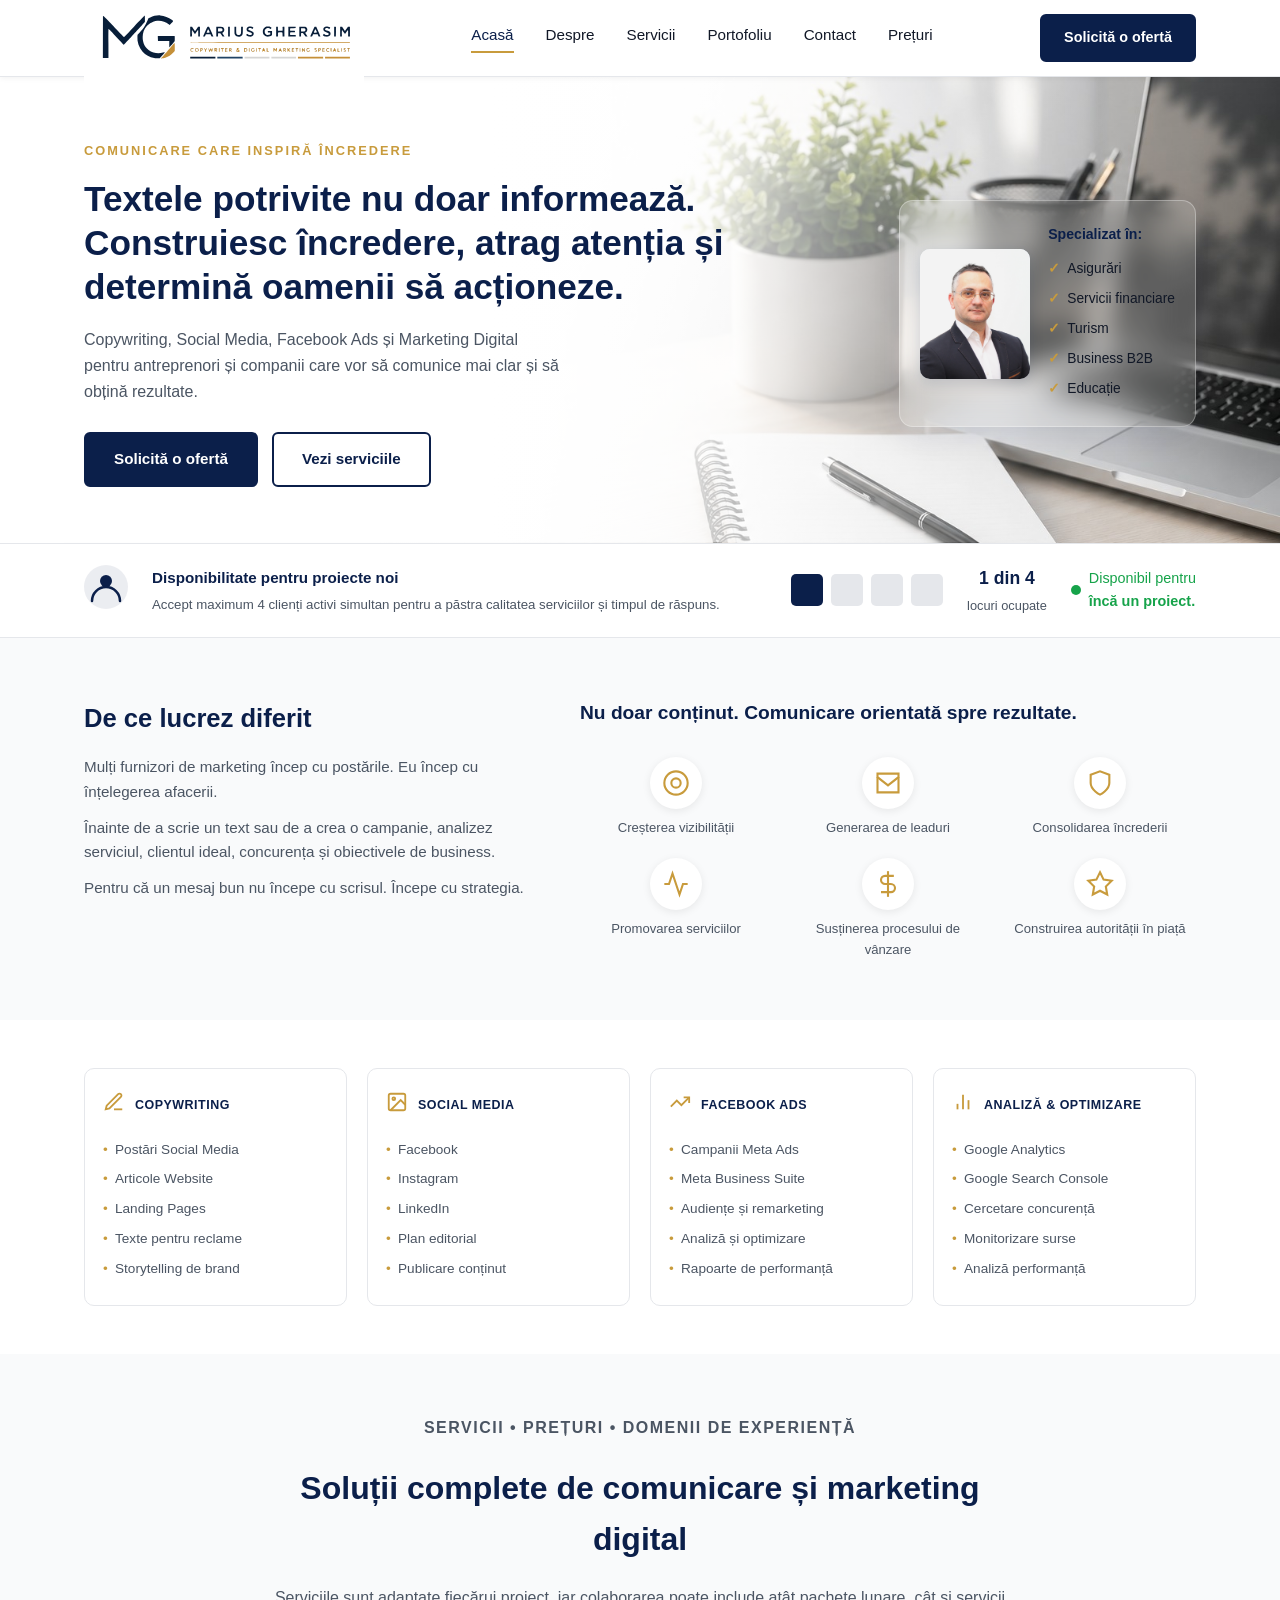
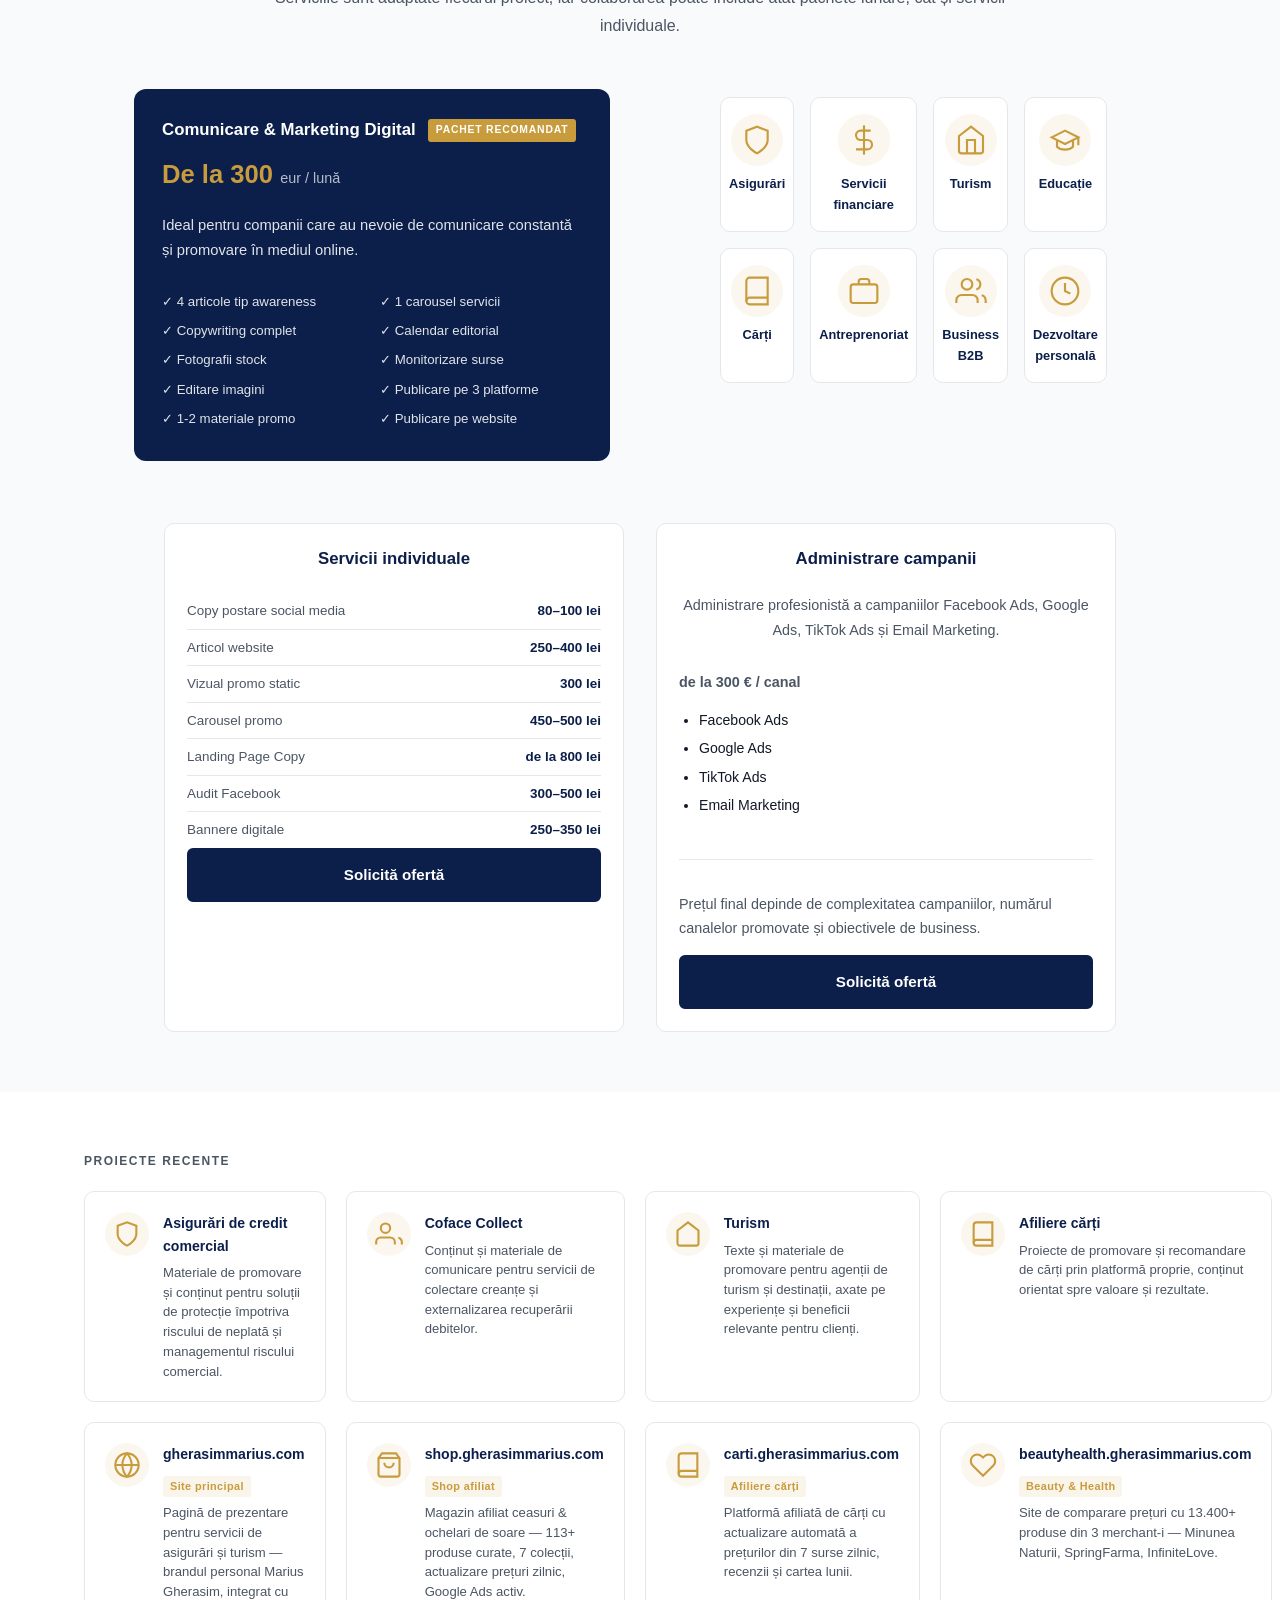
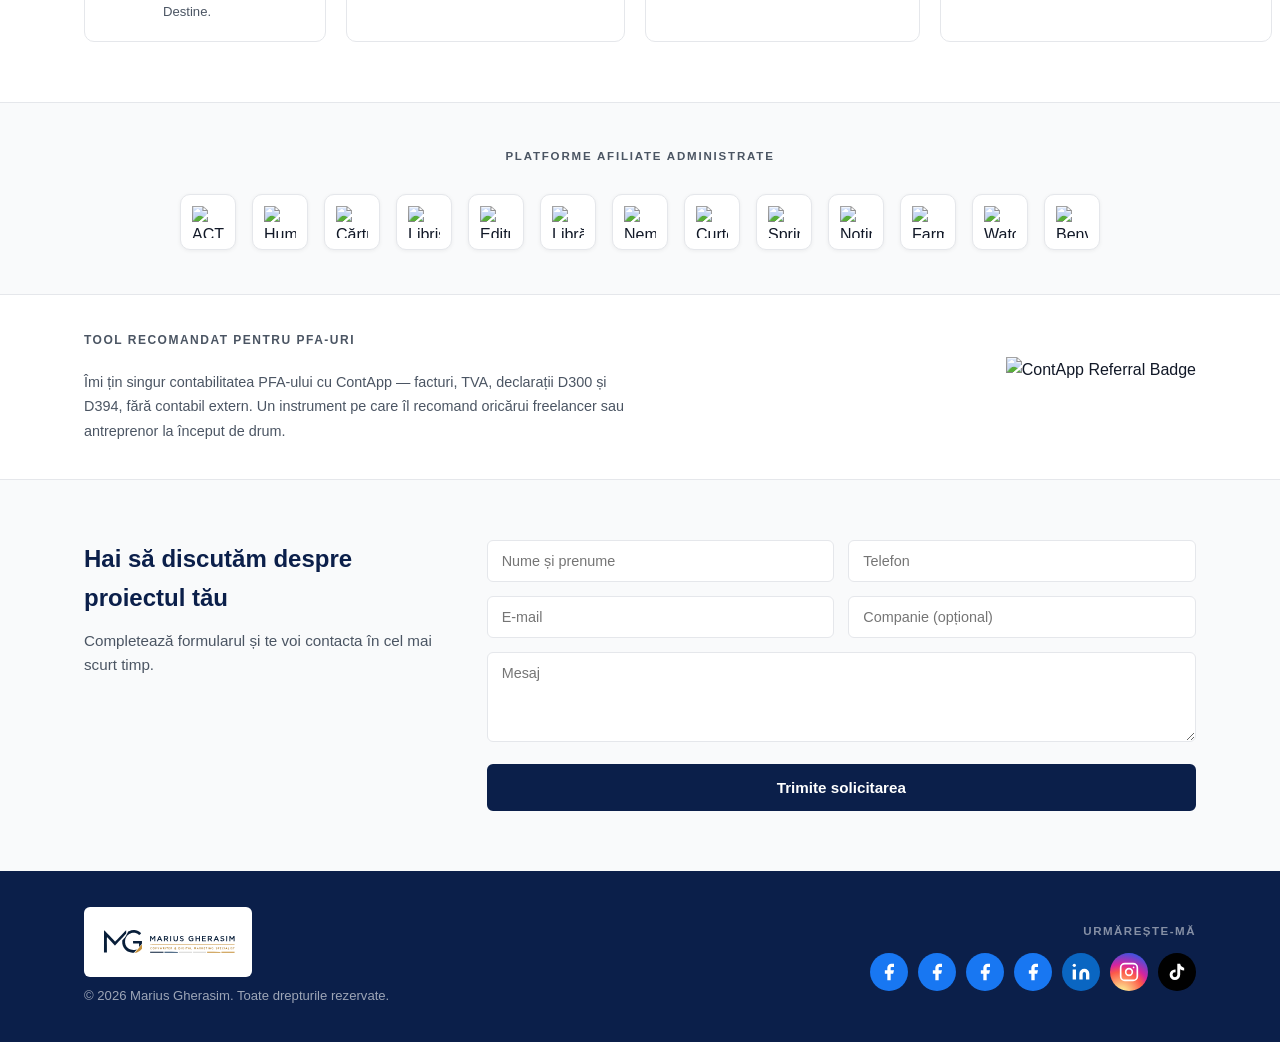
==== index.html @ 2dffa721 "Update index.html" ====
<!DOCTYPE html>
<html lang="ro">
<head>
<meta charset="UTF-8">
<meta name="viewport" content="width=device-width, initial-scale=1.0">
<title>Marius Gherasim | Copywriter & Digital Marketing Specialist</title>
<meta name="description" content="Copywriting, Social Media, Facebook Ads și Marketing Digital pentru antreprenori și companii care vor să comunice mai clar și să obțină rezultate.">
<link rel="stylesheet" href="style.css">

<!-- Canonical -->
<link rel="canonical" href="https://copywriting.gherasimmarius.com/">

<!-- Open Graph -->
<meta property="og:type" content="website">
<meta property="og:url" content="https://copywriting.gherasimmarius.com/">
<meta property="og:title" content="Marius Gherasim | Copywriter & Digital Marketing Specialist">
<meta property="og:description" content="Copywriting, Social Media, Facebook Ads și Marketing Digital pentru antreprenori și companii care vor să comunice mai clar și să obțină rezultate.">
<meta property="og:image" content="https://copywriting.gherasimmarius.com/images/og-image.jpg">

<meta property="og:image:type" content="image/jpeg">
<meta property="og:image:width" content="1200">
<meta property="og:image:height" content="630">

<meta property="og:locale" content="ro_RO">
<meta property="og:site_name" content="Marius Gherasim">

<!-- Twitter -->
<meta name="twitter:card" content="summary_large_image">
<meta name="twitter:title" content="Marius Gherasim | Copywriter & Digital Marketing Specialist">
<meta name="twitter:description" content="Copywriting, Social Media, Facebook Ads și Marketing Digital.">
<meta name="twitter:image" content="https://copywriting.gherasimmarius.com/images/og-image.jpg">

<!-- Schema.org Person -->
<script type="application/ld+json">
{
 "@context":"https://schema.org",
 "@type":"Person",
 "name":"Marius Gherasim",
 "url":"https://copywriting.gherasimmarius.com",
 "image":"https://copywriting.gherasimmarius.com/images/marius-gherasim.jpg",
 "jobTitle":"Copywriter & Digital Marketing Specialist",
 "sameAs":[
   "https://www.facebook.com/marius.gherasim.739",
   "https://www.facebook.com/profile.php?id=61591238904271",
   "https://www.facebook.com/profile.php?id=61587765542911",
   "https://www.facebook.com/profile.php?id=61585331109994",
   "https://www.linkedin.com/in/marius-gherasim-ghe/",
   "https://www.instagram.com/gherasim_marius/",
   "https://www.tiktok.com/@mariusgherasim30"
 ]
}
</script>

<!-- Schema.org ProfessionalService -->
<script type="application/ld+json">
{
 "@context":"https://schema.org",
 "@type":"ProfessionalService",
 "name":"Marius Gherasim Copywriting",
 "url":"https://copywriting.gherasimmarius.com",
 "image":"https://copywriting.gherasimmarius.com/images/marius-gherasim.jpg",
 "description":"Servicii de copywriting, social media, Facebook Ads și marketing digital.",
 "founder":"Marius Gherasim",
 "areaServed":"Romania",
 "serviceType":[
   "Copywriting",
   "Social Media Management",
   "Facebook Ads",
   "Content Marketing",
   "Digital Marketing"
 ]
}
</script>

<!-- Google Analytics -->
<script async src="https://www.googletagmanager.com/gtag/js?id=G-HS59YL4Y3D"></script>

<script>
window.dataLayer = window.dataLayer || [];
function gtag(){dataLayer.push(arguments);}
gtag('js', new Date());

gtag('config', 'G-HS59YL4Y3D');
</script>


</head>

<body>

<!-- HEADER -->
<header>
  <div class="container nav-inner">
    <a href="#acasa"><img src="logo-mg.svg" alt="Marius Gherasim" class="logo-img"></a>
    <nav>
      <a href="#acasa" class="active">Acasă</a>
      <a href="#despre">Despre</a>
      <a href="#servicii">Servicii</a>
      <a href="#portofoliu">Portofoliu</a>
      <a href="#contact">Contact</a>
      <a href="#preturi">Prețuri</a>
    </nav>
    <a class="btn btn-nav" href="#contact" onclick="trackEvent('cta_offer',{ location:'header'})"> Solicită o ofertă </a>
    <button class="hamburger" id="hamburger" aria-label="Meniu">&#9776;</button>
  </div>
  <div class="mobile-nav" id="mobileNav">
    <a href="#acasa" onclick="closeMobile()">Acasă</a>
    <a href="#despre" onclick="closeMobile()">Despre</a>
    <a href="#servicii" onclick="closeMobile()">Servicii</a>
    <a href="#portofoliu" onclick="closeMobile()">Portofoliu</a>
    <a href="#contact" onclick="closeMobile()">Contact</a>  
    <a href="#preturi" onclick="closeMobile()">Prețuri</a>
  </div>
</header>

<!-- HERO -->
<section id="acasa" class="hero">
  <div class="container hero-inner">
    <div class="hero-text">
      <p class="eyebrow">COMUNICARE CARE INSPIRĂ ÎNCREDERE</p>
      <h1>Textele potrivite nu doar informează. Construiesc încredere, atrag atenția și determină oamenii să acționeze.</h1>
      <p class="hero-sub">Copywriting, Social Media, Facebook Ads și Marketing Digital pentru antreprenori și companii care vor să comunice mai clar și să obțină rezultate.</p>
      <div class="hero-ctas">
        <a class="btn" href="#contact" onclick="trackEvent('cta_offer',{location:'hero'})"> Solicită o ofertă </a>
        <a class="btn btn-outline" href="#servicii" onclick="trackEvent('cta_services')">Vezi serviciile</a>
      </div>
    </div>
    <div class="hero-card">
      <div class="hero-card-bg"></div>
      <div class="hero-card-content">
        <div class="profile-photo-small">
          <img src="images/marius-gherasim.jpg" alt="Marius Gherasim" onerror="this.style.display='none';this.parentElement.classList.add('no-photo')">
        </div>
        <div class="specializari">
          <p class="spec-title">Specializat în:</p>
          <ul>
            <li><span class="check">✓</span> Asigurări</li>
            <li><span class="check">✓</span> Servicii financiare</li>
            <li><span class="check">✓</span> Turism</li>
            <li><span class="check">✓</span> Business B2B</li>
            <li><span class="check">✓</span> Educație</li>
          </ul>
        </div>
      </div>
    </div>
  </div>
</section>

<!-- DISPONIBILITATE -->
<section class="status-bar">
  <div class="container status-inner">
    <div class="status-icon">
      <svg width="44" height="44" viewBox="0 0 44 44" fill="none" xmlns="http://www.w3.org/2000/svg">
        <circle cx="22" cy="22" r="22" fill="#0B1F4A" opacity="0.08"/>
        <circle cx="22" cy="16" r="6" fill="#0B1F4A"/>
        <path d="M8 36c0-7.732 6.268-14 14-14s14 6.268 14 14" stroke="#0B1F4A" stroke-width="2.5" stroke-linecap="round"/>
      </svg>
    </div>
    <div class="status-text">
      <strong>Disponibilitate pentru proiecte noi</strong>
      <p>Accept maximum 4 clienți activi simultan pentru a păstra calitatea serviciilor și timpul de răspuns.</p>
    </div>
    <div class="slots">
      <span class="slot filled"></span>
      <span class="slot empty"></span>
      <span class="slot empty"></span>
      <span class="slot empty"></span>
    </div>
    <div class="slots-label">
      <strong>1 din 4</strong>
      <span>locuri ocupate</span>
    </div>
    <div class="available-label">
      <span class="dot-green"></span>
      <span class="avail-text">Disponibil pentru<br><strong>încă un proiect.</strong></span>
    </div>
  </div>
</section>

<!-- DE CE LUCREZ DIFERIT -->
<section id="despre" class="section why-section">
  <div class="container why-inner">
    <div class="why-left">
      <h2>De ce lucrez diferit</h2>
      <p>Mulți furnizori de marketing încep cu postările. Eu încep cu înțelegerea afacerii.</p>
      <p>Înainte de a scrie un text sau de a crea o campanie, analizez serviciul, clientul ideal, concurența și obiectivele de business.</p>
      <p>Pentru că un mesaj bun nu începe cu scrisul. Începe cu strategia.</p>
    </div>
    <div class="why-right">
      <p class="why-tagline">Nu doar conținut. Comunicare orientată spre rezultate.</p>
      <div class="why-icons">
        <div class="why-item">
          <div class="why-icon">
            <svg width="28" height="28" viewBox="0 0 24 24" fill="none" stroke="#C89B3C" stroke-width="1.8"><circle cx="12" cy="12" r="10"/><circle cx="12" cy="12" r="4"/></svg>
          </div>
          <span>Creșterea vizibilității</span>
        </div>
        <div class="why-item">
          <div class="why-icon">
            <svg width="28" height="28" viewBox="0 0 24 24" fill="none" stroke="#C89B3C" stroke-width="1.8"><path d="M3 4h18v3L12 14 3 7V4z"/><path d="M3 7v13h18V7"/></svg>
          </div>
          <span>Generarea de leaduri</span>
        </div>
        <div class="why-item">
          <div class="why-icon">
            <svg width="28" height="28" viewBox="0 0 24 24" fill="none" stroke="#C89B3C" stroke-width="1.8"><path d="M12 22s8-4 8-10V5l-8-3-8 3v7c0 6 8 10 8 10z"/></svg>
          </div>
          <span>Consolidarea încrederii</span>
        </div>
        <div class="why-item">
          <div class="why-icon">
            <svg width="28" height="28" viewBox="0 0 24 24" fill="none" stroke="#C89B3C" stroke-width="1.8"><path d="M22 12h-4l-3 9L9 3l-3 9H2"/></svg>
          </div>
          <span>Promovarea serviciilor</span>
        </div>
        <div class="why-item">
          <div class="why-icon">
            <svg width="28" height="28" viewBox="0 0 24 24" fill="none" stroke="#C89B3C" stroke-width="1.8"><line x1="12" y1="1" x2="12" y2="23"/><path d="M17 5H9.5a3.5 3.5 0 0 0 0 7h5a3.5 3.5 0 0 1 0 7H6"/></svg>
          </div>
          <span>Susținerea procesului de vânzare</span>
        </div>
        <div class="why-item">
          <div class="why-icon">
            <svg width="28" height="28" viewBox="0 0 24 24" fill="none" stroke="#C89B3C" stroke-width="1.8"><polygon points="12 2 15.09 8.26 22 9.27 17 14.14 18.18 21.02 12 17.77 5.82 21.02 7 14.14 2 9.27 8.91 8.26 12 2"/></svg>
          </div>
          <span>Construirea autorității în piață</span>
        </div>
      </div>
    </div>
  </div>
</section>

<!-- COMPETENȚE -->
<section id="servicii" class="section competente-section">
  <div class="container">
    <div class="comp-grid">
      <!-- Copywriting -->
      <div class="comp-card">
        <div class="comp-header">
          <div class="comp-icon">
            <svg width="22" height="22" viewBox="0 0 24 24" fill="none" stroke="#C89B3C" stroke-width="2"><path d="M12 20h9"/><path d="M16.5 3.5a2.121 2.121 0 0 1 3 3L7 19l-4 1 1-4L16.5 3.5z"/></svg>
          </div>
          <strong>COPYWRITING</strong>
        </div>
        <ul>
          <li>Postări Social Media</li>
          <li>Articole Website</li>
          <li>Landing Pages</li>
          <li>Texte pentru reclame</li>
          <li>Storytelling de brand</li>
        </ul>
      </div>
      <!-- Social Media -->
      <div class="comp-card">
        <div class="comp-header">
          <div class="comp-icon">
            <svg width="22" height="22" viewBox="0 0 24 24" fill="none" stroke="#C89B3C" stroke-width="2"><rect x="3" y="3" width="18" height="18" rx="2"/><circle cx="8.5" cy="8.5" r="1.5"/><polyline points="21 15 16 10 5 21"/></svg>
          </div>
          <strong>SOCIAL MEDIA</strong>
        </div>
        <ul>
          <li>Facebook</li>
          <li>Instagram</li>
          <li>LinkedIn</li>
          <li>Plan editorial</li>
          <li>Publicare conținut</li>
        </ul>
      </div>
      <!-- Facebook Ads -->
      <div class="comp-card">
        <div class="comp-header">
          <div class="comp-icon">
            <svg width="22" height="22" viewBox="0 0 24 24" fill="none" stroke="#C89B3C" stroke-width="2"><polyline points="22 7 13.5 15.5 8.5 10.5 2 17"/><polyline points="16 7 22 7 22 13"/></svg>
          </div>
          <strong>FACEBOOK ADS</strong>
        </div>
        <ul>
          <li>Campanii Meta Ads</li>
          <li>Meta Business Suite</li>
          <li>Audiențe și remarketing</li>
          <li>Analiză și optimizare</li>
          <li>Rapoarte de performanță</li>
        </ul>
      </div>
      <!-- Analiză & Optimizare -->
      <div class="comp-card">
        <div class="comp-header">
          <div class="comp-icon">
            <svg width="22" height="22" viewBox="0 0 24 24" fill="none" stroke="#C89B3C" stroke-width="2"><line x1="18" y1="20" x2="18" y2="10"/><line x1="12" y1="20" x2="12" y2="4"/><line x1="6" y1="20" x2="6" y2="14"/></svg>
          </div>
          <strong>ANALIZĂ & OPTIMIZARE</strong>
        </div>
        <ul>
          <li>Google Analytics</li>
          <li>Google Search Console</li>
          <li>Cercetare concurență</li>
          <li>Monitorizare surse</li>
          <li>Analiză performanță</li>
        </ul>
      </div>
    </div>
  </div>
</section>

<!-- SERVICII ȘI PACHETE + DOMENII -->
<section id="preturi" class="section pachete-section">

  <div class="container">

    <!-- TITLU -->
    <div class="section-heading">

      <p class="section-label">
        SERVICII • PREȚURI • DOMENII DE EXPERIENȚĂ
      </p>

      <h2>
        Soluții complete de comunicare și marketing digital
      </h2>

      <p>
        Serviciile sunt adaptate fiecărui proiect, iar colaborarea poate include atât pachete lunare, cât și servicii individuale.
      </p>

    </div>

    <!-- PACHET + DOMENII -->
    <div class="pachete-inner">

      <!-- STÂNGA -->
      <div class="pachete-col">

        <div class="pachet-main">

          <div class="pachet-header">

            <strong>Comunicare & Marketing Digital</strong>

            <span class="badge">
              PACHET RECOMANDAT
            </span>

          </div>

          <p class="pachet-price">
            De la 300 <span>eur / lună</span>
          </p>

          <p class="pachet-subtitle">
            Ideal pentru companii care au nevoie de comunicare constantă și promovare în mediul online.
          </p>

          <div class="pachet-features">

            <ul>
              <li>✓ 4 articole tip awareness</li>
              <li>✓ Copywriting complet</li>
              <li>✓ Fotografii stock</li>
              <li>✓ Editare imagini</li>
              <li>✓ 1-2 materiale promo</li>
            </ul>

            <ul>
              <li>✓ 1 carousel servicii</li>
              <li>✓ Calendar editorial</li>
              <li>✓ Monitorizare surse</li>
              <li>✓ Publicare pe 3 platforme</li>
              <li>✓ Publicare pe website</li>
            </ul>

          </div>

        </div>

      </div>

      <!-- DREAPTA -->
      <div class="domenii-col">

        <div class="domenii-grid">

          <!-- AICI rămân toate cele 8 domenii EXACT cum le ai acum -->

          <div class="domenii-col">

            <div class="domenii-grid">

              <div class="domeniu-item">
                <div class="domeniu-icon">
                  <svg width="32" height="32" viewBox="0 0 24 24" fill="none" stroke="#C89B3C" stroke-width="1.6">
                    <path d="M12 22s8-4 8-10V5l-8-3-8 3v7c0 6 8 10 8 10z"/>
                  </svg>
                </div>
                <span>Asigurări</span>
              </div>

              <div class="domeniu-item">
                <div class="domeniu-icon">
                  <svg width="32" height="32" viewBox="0 0 24 24" fill="none" stroke="#C89B3C" stroke-width="1.6">
                    <line x1="12" y1="1" x2="12" y2="23"/>
                    <path d="M17 5H9.5a3.5 3.5 0 0 0 0 7h5a3.5 3.5 0 0 1 0 7H6"/>
                  </svg>
                </div>
                <span>Servicii financiare</span>
              </div>

              <div class="domeniu-item">
                <div class="domeniu-icon">
                  <svg width="32" height="32" viewBox="0 0 24 24" fill="none" stroke="#C89B3C" stroke-width="1.6">
                    <path d="M3 9l9-7 9 7v11a2 2 0 0 1-2 2H5a2 2 0 0 1-2-2z"/>
                    <polyline points="9 22 9 12 15 12 15 22"/>
                  </svg>
                </div>
                <span>Turism</span>
              </div>

              <div class="domeniu-item">
                <div class="domeniu-icon">
                  <svg width="32" height="32" viewBox="0 0 24 24" fill="none" stroke="#C89B3C" stroke-width="1.6">
                    <path d="M22 10v6M2 10l10-5 10 5-10 5z"/>
                    <path d="M6 12v5c3 3 9 3 12 0v-5"/>
                  </svg>
                </div>
                <span>Educație</span>
              </div>

              <div class="domeniu-item">
                <div class="domeniu-icon">
                  <svg width="32" height="32" viewBox="0 0 24 24" fill="none" stroke="#C89B3C" stroke-width="1.6">
                    <path d="M4 19.5A2.5 2.5 0 0 1 6.5 17H20"/>
                    <path d="M6.5 2H20v20H6.5A2.5 2.5 0 0 1 4 19.5v-15A2.5 2.5 0 0 1 6.5 2z"/>
                  </svg>
                </div>
                <span>Cărți</span>
              </div>

              <div class="domeniu-item">
                <div class="domeniu-icon">
                  <svg width="32" height="32" viewBox="0 0 24 24" fill="none" stroke="#C89B3C" stroke-width="1.6">
                    <rect x="2" y="7" width="20" height="14" rx="2"/>
                    <path d="M16 7V5a2 2 0 0 0-2-2h-4a2 2 0 0 0-2 2v2"/>
                  </svg>
                </div>
                <span>Antreprenoriat</span>
              </div>

              <div class="domeniu-item">
                <div class="domeniu-icon">
                  <svg width="32" height="32" viewBox="0 0 24 24" fill="none" stroke="#C89B3C" stroke-width="1.6">
                    <path d="M17 21v-2a4 4 0 0 0-4-4H5a4 4 0 0 0-4 4v2"/>
                    <circle cx="9" cy="7" r="4"/>
                    <path d="M23 21v-2a4 4 0 0 0-3-3.87"/>
                    <path d="M16 3.13a4 4 0 0 1 0 7.75"/>
                  </svg>
                </div>
                <span>Business B2B</span>
              </div>

              <div class="domeniu-item">
                <div class="domeniu-icon">
                  <svg width="32" height="32" viewBox="0 0 24 24" fill="none" stroke="#C89B3C" stroke-width="1.6">
                    <circle cx="12" cy="12" r="10"/>
                    <polyline points="12 6 12 12 16 14"/>
                  </svg>
                </div>
                <span>Dezvoltare personală</span>
              </div>
            </div>
          </div>
        </div>
      </div>
    </div>

    <!-- SERVICII -->
    <div class="servicii-grid">

      <!-- SERVICII INDIVIDUALE -->

      <div class="pachet-individual">

        <strong>Servicii individuale</strong>

        <table class="price-table">

          <tr><td>Copy postare social media</td><td>80–100 lei</td></tr>

          <tr><td>Articol website</td><td>250–400 lei</td></tr>

          <tr><td>Vizual promo static</td><td>300 lei</td></tr>

          <tr><td>Carousel promo</td><td>450–500 lei</td></tr>

          <tr><td>Landing Page Copy</td><td>de la 800 lei</td></tr>

          <tr><td>Audit Facebook</td><td>300–500 lei</td></tr>

          <tr><td>Bannere digitale</td><td>250–350 lei</td></tr>

        </table>

        <a href="#contact" class="btn btn-full" onclick="trackEvent('cta_offer',{ location:'individual_services' })">

          Solicită ofertă

        </a>
   
      </div>

      <!-- ADS -->

      <div class="ads-info">

        <h4>Administrare campanii</h4>

        <p class="ads-description">
          Administrare profesionistă a campaniilor Facebook Ads, Google Ads, TikTok Ads și Email Marketing.
        </p>

        <p class="ads-price">

          <strong>de la 300 € / canal</strong>

        </p>

        <ul>

          <li>Facebook Ads</li>

          <li>Google Ads</li>

          <li>TikTok Ads</li>

          <li>Email Marketing</li>

        </ul>

        <hr>

        <p class="ads-small">

          Prețul final depinde de complexitatea campaniilor, numărul canalelor promovate și obiectivele de business.

        </p>

        <a href="#contact" class="btn btn-full" onclick="trackEvent('cta_offer',{ location:'ads_services' })">

          Solicită ofertă

        </a>
 
      </div>

    </div>

  </div>

</section>

<!-- PROIECTE RECENTE -->
<section id="portofoliu" class="section">
  <div class="container">

    <p class="section-label">PROIECTE RECENTE</p>

    <div class="proiecte-grid">

      <!-- PROIECT 1 -->
      <a
        href="https://gherasimmarius.com/asigurare-credit-comercial.html"
        target="_blank"
        rel="noopener noreferrer"
        class="proiect-card proiect-link"
      >

        <div class="proiect-icon">
          <svg width="28" height="28" viewBox="0 0 24 24"
               fill="none" stroke="#C89B3C" stroke-width="1.8">

            <path d="M12 22s8-4 8-10V5l-8-3-8 3v7c0 6 8 10 8 10z"></path>

          </svg>
        </div>

        <div>
          <strong>Asigurări de credit comercial</strong>

          <p>
            Materiale de promovare și conținut pentru soluții de protecție
            împotriva riscului de neplată și managementul riscului comercial.
          </p>
        </div>

      </a>


      <!-- PROIECT 2 -->
      <a
        href="https://drive.google.com/file/d/1PY1PvoCelxKEu0lvX9rU8tj5ZTcxLsNB/view?usp=drive_link"
        target="_blank"
        rel="noopener noreferrer"
        class="proiect-card proiect-link"
      >

        <div class="proiect-icon">

          <svg width="28" height="28" viewBox="0 0 24 24"
               fill="none" stroke="#C89B3C" stroke-width="1.8">

            <path d="M17 21v-2a4 4 0 0 0-4-4H5a4 4 0 0 0-4 4v2"></path>
            <circle cx="9" cy="7" r="4"></circle>
            <path d="M23 21v-2a4 4 0 0 0-3-3.87"></path>

          </svg>

        </div>

        <div>

          <strong>Coface Collect</strong>

          <p>
            Conținut și materiale de comunicare pentru servicii de colectare
            creanțe și externalizarea recuperării debitelor.
          </p>

        </div>

      </a>


      <!-- PROIECT 3 -->
      <a
        href="https://drive.google.com/file/d/1NGuS4fWk2asI0k7ehWr6dhLmn43qh4eT/view?usp=drive_link"
        target="_blank"
        rel="noopener noreferrer"
        class="proiect-card proiect-link"
      >

        <div class="proiect-icon">

          <svg width="28" height="28" viewBox="0 0 24 24"
               fill="none" stroke="#C89B3C" stroke-width="1.8">

            <path d="M3 9l9-7 9 7v11a2 2 0 0 1-2 2H5a2 2 0 0 1-2-2z"></path>

          </svg>

        </div>

        <div>

          <strong>Turism</strong>

          <p>
            Texte și materiale de promovare pentru agenții de turism și
            destinații, axate pe experiențe și beneficii relevante pentru clienți.
          </p>

        </div>

      </a>


      <!-- PROIECT 4 -->
      <a
        href="https://drive.google.com/file/d/1NGuS4fWk2asI0k7ehWr6dhLmn43qh4eT/view?usp=drive_link"
        target="_blank"
        rel="noopener noreferrer"
        class="proiect-card proiect-link"
      >

        <div class="proiect-icon">

          <svg width="28" height="28" viewBox="0 0 24 24"
               fill="none" stroke="#C89B3C" stroke-width="1.8">

            <path d="M4 19.5A2.5 2.5 0 0 1 6.5 17H20"></path>
            <path d="M6.5 2H20v20H6.5A2.5 2.5 0 0 1 4 19.5v-15A2.5 2.5 0 0 1 6.5 2z"></path>

          </svg>

        </div>

        <div>

          <strong>Afiliere cărți</strong>

          <p>
            Proiecte de promovare și recomandare de cărți prin platformă proprie,
            conținut orientat spre valoare și rezultate.
          </p>

        </div>

      </a>

      <!-- PROIECT 5 -->
      <a
        href="https://gherasimmarius.com"
        target="_blank"
        rel="noopener noreferrer"
        class="proiect-card proiect-link"
      >
        <div class="proiect-icon">
          <svg width="28" height="28" viewBox="0 0 24 24" fill="none" stroke="#C89B3C" stroke-width="1.8">
            <circle cx="12" cy="12" r="10"/>
            <path d="M2 12h20M12 2a15.3 15.3 0 0 1 4 10 15.3 15.3 0 0 1-4 10 15.3 15.3 0 0 1-4-10 15.3 15.3 0 0 1 4-10z"/>
          </svg>
        </div>
        <div>
          <strong>gherasimmarius.com</strong>
          <span class="proiect-tag">Site principal</span>
          <p>Pagină de prezentare pentru servicii de asigurări și turism — brandul personal Marius Gherasim, integrat cu Destine.</p>
        </div>
      </a>

      <!-- PROIECT 6 -->
      <a
        href="https://shop.gherasimmarius.com"
        target="_blank"
        rel="noopener noreferrer"
        class="proiect-card proiect-link"
      >
        <div class="proiect-icon">
          <svg width="28" height="28" viewBox="0 0 24 24" fill="none" stroke="#C89B3C" stroke-width="1.8">
            <path d="M6 2L3 6v14a2 2 0 0 0 2 2h14a2 2 0 0 0 2-2V6l-3-4z"/>
            <line x1="3" y1="6" x2="21" y2="6"/>
            <path d="M16 10a4 4 0 0 1-8 0"/>
          </svg>
        </div>
        <div>
          <strong>shop.gherasimmarius.com</strong>
          <span class="proiect-tag">Shop afiliat</span>
          <p>Magazin afiliat ceasuri & ochelari de soare — 113+ produse curate, 7 colecții, actualizare prețuri zilnic, Google Ads activ.</p>
        </div>
      </a>

      <!-- PROIECT 7 -->
      <a
        href="https://carti.gherasimmarius.com"
        target="_blank"
        rel="noopener noreferrer"
        class="proiect-card proiect-link"
      >
        <div class="proiect-icon">
          <svg width="28" height="28" viewBox="0 0 24 24" fill="none" stroke="#C89B3C" stroke-width="1.8">
            <path d="M4 19.5A2.5 2.5 0 0 1 6.5 17H20"/>
            <path d="M6.5 2H20v20H6.5A2.5 2.5 0 0 1 4 19.5v-15A2.5 2.5 0 0 1 6.5 2z"/>
          </svg>
        </div>
        <div>
          <strong>carti.gherasimmarius.com</strong>
          <span class="proiect-tag">Afiliere cărți</span>
          <p>Platformă afiliată de cărți cu actualizare automată a prețurilor din 7 surse zilnic, recenzii și cartea lunii.</p>
        </div>
      </a>

      <!-- PROIECT 8 -->
      <a
        href="https://beautyhealth.gherasimmarius.com"
        target="_blank"
        rel="noopener noreferrer"
        class="proiect-card proiect-link"
      >
        <div class="proiect-icon">
          <svg width="28" height="28" viewBox="0 0 24 24" fill="none" stroke="#C89B3C" stroke-width="1.8">
            <path d="M20.84 4.61a5.5 5.5 0 0 0-7.78 0L12 5.67l-1.06-1.06a5.5 5.5 0 0 0-7.78 7.78l1.06 1.06L12 21.23l7.78-7.78 1.06-1.06a5.5 5.5 0 0 0 0-7.78z"/>
          </svg>
        </div>
        <div>
          <strong>beautyhealth.gherasimmarius.com</strong>
          <span class="proiect-tag">Beauty & Health</span>
          <p>Site de comparare prețuri cu 13.400+ produse din 3 merchant-i — Minunea Naturii, SpringFarma, InfiniteLove.</p>
        </div>
      </a>

    </div>

  </div>
</section>

<!-- PROIECTE REALIZATE PENTRU -->
<section class="parteneri-section">
  <div class="container">
    <p class="parteneri-label">Platforme afiliate administrate</p>
    <div class="parteneri-strip">

      <!-- Edituri -->
      <a href="https://actsipoliton.ro" target="_blank" rel="noopener" title="ACT și Politon">
        <img src="https://www.google.com/s2/favicons?domain=actsipoliton.ro&sz=64" alt="ACT și Politon">
      </a>
      <a href="https://humanitas.ro" target="_blank" rel="noopener" title="Humanitas">
        <img src="https://www.google.com/s2/favicons?domain=humanitas.ro&sz=64" alt="Humanitas">
      </a>
      <a href="https://carturesti.ro" target="_blank" rel="noopener" title="Cărturești">
        <img src="https://www.google.com/s2/favicons?domain=carturesti.ro&sz=64" alt="Cărturești">
      </a>
      <a href="https://libris.ro" target="_blank" rel="noopener" title="Libris">
        <img src="https://www.google.com/s2/favicons?domain=libris.ro&sz=64" alt="Libris">
      </a>
      <a href="https://edituratrei.ro" target="_blank" rel="noopener" title="Editura Trei">
        <img src="https://www.google.com/s2/favicons?domain=edituratrei.ro&sz=64" alt="Editura Trei">
      </a>
      <a href="https://librarie.net" target="_blank" rel="noopener" title="Librărie.net">
        <img src="https://www.google.com/s2/favicons?domain=librarie.net&sz=64" alt="Librărie.net">
      </a>
      <a href="https://nemira.ro" target="_blank" rel="noopener" title="Nemira">
        <img src="https://www.google.com/s2/favicons?domain=nemira.ro&sz=64" alt="Nemira">
      </a>
      <a href="https://curteaveche.ro" target="_blank" rel="noopener" title="Curtea Veche">
        <img src="https://www.google.com/s2/favicons?domain=curteaveche.ro&sz=64" alt="Curtea Veche">
      </a>

      <!-- Pharma & Beauty -->
      <a href="https://springfarma.ro" target="_blank" rel="noopener" title="SpringFarma">
        <img src="https://www.google.com/s2/favicons?domain=springfarma.ro&sz=64" alt="SpringFarma">
      </a>
      <a href="https://notino.ro" target="_blank" rel="noopener" title="Notino">
        <img src="https://www.google.com/s2/favicons?domain=notino.ro&sz=64" alt="Notino">
      </a>
      <a href="https://farmec.ro" target="_blank" rel="noopener" title="Farmec">
        <img src="https://www.google.com/s2/favicons?domain=farmec.ro&sz=64" alt="Farmec">
      </a>

      <!-- Watch & Fashion -->
      <a href="https://watchshop.ro" target="_blank" rel="noopener" title="WatchShop">
        <img src="https://www.google.com/s2/favicons?domain=watchshop.ro&sz=64" alt="WatchShop">
      </a>
      <a href="https://benvenuti.com" target="_blank" rel="noopener" title="Benvenuti">
        <img src="https://www.google.com/s2/favicons?domain=benvenuti.com&sz=64" alt="Benvenuti">
      </a>

    </div>
  </div>
</section>

<!-- TOOL RECOMANDAT -->
<section class="contapp-section">
  <div class="container contapp-inner">
    <div class="contapp-text">
      <p class="section-label">Tool recomandat pentru PFA-uri</p>
      <p class="contapp-desc">Îmi țin singur contabilitatea PFA-ului cu ContApp — facturi, TVA, declarații D300 și D394, fără contabil extern. Un instrument pe care îl recomand oricărui freelancer sau antreprenor la început de drum.</p>
    </div>
    <a href="https://servicii.contapp.ro/r/IavwO5WD" target="_blank" rel="noopener" class="contapp-badge" onclick="trackEvent('contapp_click',{location:'recomandare'})">
      <img height="60" src="https://account.contapp.ro/assets/seo/badge-2.png" alt="ContApp Referral Badge">
    </a>
  </div>
</section>

<!-- CONTACT -->
<section id="contact" class="section contact-section">
  <div class="container contact-inner">
    <div class="contact-left">
      <h2>Hai să discutăm despre proiectul tău</h2>
      <p>Completează formularul și te voi contacta în cel mai scurt timp.</p>
    </div>
    <div class="contact-right">
      <form action="https://api.web3forms.com/submit" onsubmit="trackEvent('generate_lead',{form:'contact_copywriting'})" method="POST">
        <input type="hidden" name="access_key" value="ab2b21fd-f46a-4144-acc5-556fe06deaa8">
        <input type="hidden" name="subject" value="Solicitare nouă de pe copywriting.gherasimmarius.com">
        <input type="hidden" name="from_name" value="Website Copywriting">
        <input type="hidden" name="redirect" value="https://copywriting.gherasimmarius.com/multumesc.html">
        <div class="form-row">
          <input type="text" name="name" placeholder="Nume și prenume" required>
          <input type="tel" name="phone" placeholder="Telefon" required>
        </div>
        <div class="form-row">
          <input type="email" name="email" placeholder="E-mail" required>
          <input type="text" name="company" placeholder="Companie (opțional)">
        </div>
        <textarea name="message" placeholder="Mesaj" rows="4" required></textarea>
        <button class="btn" type="submit">Trimite solicitarea</button>
      </form>
    </div>
  </div>
</section>

<!-- FOOTER -->
<footer>
  <div class="container footer-inner">
    <div class="footer-logo">
      <img src="logo-mg.svg" alt="Marius Gherasim" class="logo-img logo-img-white">
      <p class="footer-copy">© 2026 Marius Gherasim. Toate drepturile rezervate.</p>
    </div>
    <div class="footer-social">
      <p class="footer-social-label">URMĂREȘTE-MĂ</p>
      <div class="social-icons">
        <a href="https://www.facebook.com/marius.gherasim.739" target="_blank" rel="noopener" class="social-btn fb" aria-label="Facebook profil personal">
          <svg width="20" height="20" viewBox="0 0 24 24" fill="white"><path d="M18 2h-3a5 5 0 0 0-5 5v3H7v4h3v8h4v-8h3l1-4h-4V7a1 1 0 0 1 1-1h3z"/></svg>
        </a>
        <a href="https://www.facebook.com/profile.php?id=61591238904271" target="_blank" rel="noopener" class="social-btn fb" aria-label="Facebook pagina 1">
          <svg width="20" height="20" viewBox="0 0 24 24" fill="white"><path d="M18 2h-3a5 5 0 0 0-5 5v3H7v4h3v8h4v-8h3l1-4h-4V7a1 1 0 0 1 1-1h3z"/></svg>
        </a>
        <a href="https://www.facebook.com/profile.php?id=61587765542911" target="_blank" rel="noopener" class="social-btn fb" aria-label="Facebook pagina 2">
          <svg width="20" height="20" viewBox="0 0 24 24" fill="white"><path d="M18 2h-3a5 5 0 0 0-5 5v3H7v4h3v8h4v-8h3l1-4h-4V7a1 1 0 0 1 1-1h3z"/></svg>
        </a>
        <a href="https://www.facebook.com/profile.php?id=61585331109994" target="_blank" rel="noopener" class="social-btn fb" aria-label="Facebook pagina 3">
          <svg width="20" height="20" viewBox="0 0 24 24" fill="white"><path d="M18 2h-3a5 5 0 0 0-5 5v3H7v4h3v8h4v-8h3l1-4h-4V7a1 1 0 0 1 1-1h3z"/></svg>
        </a>
        <a href="https://www.linkedin.com/in/marius-gherasim-ghe/" target="_blank" rel="noopener" class="social-btn li" aria-label="LinkedIn">
          <svg width="20" height="20" viewBox="0 0 24 24" fill="white"><path d="M16 8a6 6 0 0 1 6 6v7h-4v-7a2 2 0 0 0-2-2 2 2 0 0 0-2 2v7h-4v-7a6 6 0 0 1 6-6z"/><rect x="2" y="9" width="4" height="12"/><circle cx="4" cy="4" r="2"/></svg>
        </a>
        <a href="https://www.instagram.com/gherasim_marius/" target="_blank" rel="noopener" class="social-btn ig" aria-label="Instagram">
          <svg width="20" height="20" viewBox="0 0 24 24" fill="none" stroke="white" stroke-width="2"><rect x="2" y="2" width="20" height="20" rx="5"/><circle cx="12" cy="12" r="4"/><circle cx="17.5" cy="6.5" r="1" fill="white" stroke="none"/></svg>
        </a>
        <a href="https://www.tiktok.com/@mariusgherasim30" target="_blank" rel="noopener" class="social-btn tt" aria-label="TikTok">
          <svg width="20" height="20" viewBox="0 0 24 24" fill="white"><path d="M19.59 6.69a4.83 4.83 0 0 1-3.77-4.25V2h-3.45v13.67a2.89 2.89 0 0 1-2.88 2.5 2.89 2.89 0 0 1-2.89-2.89 2.89 2.89 0 0 1 2.89-2.89c.28 0 .54.04.79.1V9.01a6.33 6.33 0 0 0-.79-.05 6.34 6.34 0 0 0-6.34 6.34 6.34 6.34 0 0 0 6.34 6.34 6.34 6.34 0 0 0 6.33-6.34V8.69a8.2 8.2 0 0 0 4.79 1.53V6.75a4.85 4.85 0 0 1-1.02-.06z"/></svg>
        </a>
      </div>
    </div>
  </div>
</footer>

<script>

function trackEvent(eventName, params = {}){

    if(typeof gtag === "function"){

        gtag("event", eventName, params);

        console.log("GA4:", eventName, params);

    }

}

</script>


<script>
const hamburger = document.getElementById('hamburger');
const mobileNav = document.getElementById('mobileNav');
hamburger.addEventListener('click', () => {
  mobileNav.classList.toggle('open');
});
function closeMobile() {
  mobileNav.classList.remove('open');
}
// Active nav link on scroll
const sections = document.querySelectorAll('section[id]');
const navLinks = document.querySelectorAll('nav a');
window.addEventListener('scroll', () => {
  let current = '';
  sections.forEach(s => {
    if (window.scrollY >= s.offsetTop - 80) current = s.getAttribute('id');
  });
  navLinks.forEach(a => {
    a.classList.remove('active');
    if (a.getAttribute('href') === '#' + current) a.classList.add('active');
  });
});
</script>
</body>
</html>
---- style.css ----
/* ===== VARIABLES ===== */
:root {
  --navy: #0B1F4A;
  --gold: #C89B3C;
  --white: #FFFFFF;
  --text: #111827;
  --text-light: #4B5563;
  --border: #E5E7EB;
  --bg-light: #F9FAFB;
  --green: #16A34A;
}

/* ===== RESET ===== */
*, *::before, *::after { box-sizing: border-box; margin: 0; padding: 0; }
html { scroll-behavior: smooth; }
body {font-family: 'Segoe UI', Arial, sans-serif;color: var(--text);line-height: 1.6;background: var(--white);}
img { max-width: 100%; display: block; }
a { color: inherit; text-decoration: none; }
ul { list-style: none; }

/* ===== CONTAINER ===== */
.container {max-width: 1160px;margin: 0 auto;padding: 0 24px;}

/* ===== BUTTONS ===== */
.btn {display: inline-block;background: var(--navy);color: var(--white);padding: 13px 28px;border-radius: 6px;font-weight: 600;font-size: 0.95rem;border: 2px solid var(--navy);cursor: pointer;transition: background 0.2s, color 0.2s;}
.btn:hover { background: #0d2860; border-color: #0d2860; }
.btn-outline { background: transparent; color: var(--navy); border: 2px solid var(--navy);}
.btn-outline:hover { background: var(--navy); color: var(--white); }

/* ===== SECTION LABEL ===== */
.section-label { font-size: 0.75rem; font-weight: 700; letter-spacing: 1.5px; color: var(--text-light); text-transform: uppercase; margin-bottom: 20px;}

/* ===== SECTION SPACING ===== */
.section { padding: 60px 0; }

/* ===== HEADER ===== */
header { position: sticky; top: 0; background: var(--white); border-bottom: 1px solid var(--border); z-index: 100; box-shadow: 0 1px 6px rgba(0,0,0,0.06);}
.nav-inner { display: flex; align-items: center; justify-content: space-between; height: 76px; gap: 24px;}
.logo-img { height: 110px; width: auto; max-width: none; }
nav { display: flex; gap: 32px; }
nav a {font-size: 0.95rem;color: var(--text);font-weight: 500;padding-bottom: 3px;transition: color 0.2s;}
nav a:hover, nav a.active { color: var(--navy); }
nav a.active { border-bottom: 2px solid var(--gold); }
.btn-nav { padding: 10px 22px; font-size: 0.9rem; }
.hamburger {display: none;background: none;border: none;font-size: 1.5rem;cursor: pointer;color: var(--navy);}
.mobile-nav {display: none;flex-direction: column;background: var(--white);border-top: 1px solid var(--border);padding: 12px 24px;}
.mobile-nav a {padding: 10px 0;font-weight: 500;border-bottom: 1px solid var(--border);}
.mobile-nav.open { display: flex; }

/* ===== HERO ===== */
.hero{
  position:relative;
  padding:64px 0 56px;
  overflow:hidden;
  background:#fff;
}

.hero::before{
  content:"";
  position:absolute;

  top:0;
  right:0;
  bottom:0;

  width:95%;

  background:
    linear-gradient(
      to left,
      rgba(255,255,255,0) 0%,
      rgba(255,255,255,0.15) 20%,
      rgba(255,255,255,0.50) 35%,
      rgba(255,255,255,0.85) 50%,
      rgba(255,255,255,1) 65%
    ),
    url("images/hero-office.jpg");

  background-position:right center;
  background-repeat:no-repeat;
  background-size:cover;

  z-index:0;
}



.hero-inner {
  position:relative;
  z-index:2;

  display:grid;
  grid-template-columns:1.7fr 0.8fr;
  gap:48px;
  align-items:center;
}
.eyebrow {
  color: var(--gold);
  font-weight: 700;
  font-size: 0.8rem;
  letter-spacing: 2px;
  text-transform: uppercase;
  margin-bottom: 16px;
}
.hero-text h1 {
  font-size: 2.2rem;
  line-height: 1.25;
  color: var(--navy);
  font-weight: 700;
  margin-bottom: 18px;
}
.hero-sub {
  color: var(--text-light);
  font-size: 1rem;
  margin-bottom: 28px;
  max-width: 480px;
}
.hero-ctas { display: flex; gap: 14px; flex-wrap: wrap; }

/* Hero card */
.hero-card {
  background:rgba(255,255,255,0.15);
  backdrop-filter:blur(14px);
 -webkit-backdrop-filter:blur(14px);
  border:1px solid rgba(255,255,255,0.30);

   border-radius:14px;
  box-shadow:0 10px 30px rgba(11,31,74,0.08);

  overflow:hidden;
  position:relative;
  max-width:340px;
  margin-left:auto;
}
.hero-card-bg{
  display:none;
}

.hero-card-content {
  position: relative;
  z-index: 1;
  display: flex;
  align-items: center;
  gap: 18px;
  padding: 22px 20px;
}
.profile-photo-small {
  flex-shrink: 0;
  width: 110px;
  height: 130px;
  border-radius: 10px;
  overflow: hidden;
  box-shadow: 0 4px 14px rgba(11,31,74,0.18);
  background: linear-gradient(135deg, #e8edf5, #d0d8e8);
}
.profile-photo-small img {
  width: 100%;
  height: 100%;
  object-fit: cover;
  object-position: top center;
}
.profile-photo-small.no-photo {
  background: linear-gradient(135deg, #e8edf5 0%, #d0d8e8 100%);
}
.specializari { flex: 1; }
.spec-title { font-weight: 700; font-size: 0.88rem; margin-bottom: 8px; color: var(--navy); }
.specializari ul li {
  padding: 4px 0;
  font-size: 0.86rem;
  color: var(--text);
  display: flex;
  align-items: center;
  gap: 7px;
}
.check { color: var(--gold); font-weight: 700; }

/* ===== STATUS BAR ===== */
.status-bar {
  background: var(--white);
  border-top: 1px solid var(--border);
  border-bottom: 1px solid var(--border);
  padding: 20px 0;
}
.status-inner {
  display: flex;
  align-items: center;
  gap: 24px;
  flex-wrap: wrap;
}
.status-icon { flex-shrink: 0; }
.status-text { flex: 1; min-width: 200px; }
.status-text strong { display: block; color: var(--navy); font-size: 0.95rem; margin-bottom: 4px; }
.status-text p { font-size: 0.83rem; color: var(--text-light); }
.slots { display: flex; gap: 8px; }
.slot {
  width: 32px;
  height: 32px;
  border-radius: 5px;
}
.slot.filled { background: var(--navy); }
.slot.empty { background: var(--border); }
.slots-label { text-align: center; }
.slots-label strong { display: block; font-size: 1.1rem; color: var(--navy); }
.slots-label span { font-size: 0.8rem; color: var(--text-light); }
.available-label { display: flex; align-items: center; gap: 8px; }
.dot-green {
  width: 10px;
  height: 10px;
  background: var(--green);
  border-radius: 50%;
  flex-shrink: 0;
}
.avail-text { font-size: 0.9rem; color: var(--green); }
.avail-text strong { display: block; }

/* ===== WHY SECTION ===== */
.why-section { background: var(--bg-light); }
.why-inner {
  display: grid;
  grid-template-columns: 1fr 1.4fr;
  gap: 56px;
  align-items: start;
}
.why-left h2 {
  font-size: 1.6rem;
  color: var(--navy);
  margin-bottom: 16px;
  font-weight: 700;
}
.why-left p {
  color: var(--text-light);
  margin-bottom: 12px;
  font-size: 0.95rem;
}
.why-tagline {
  font-size: 1.2rem;
  font-weight: 700;
  color: var(--navy);
  margin-bottom: 28px;
}
.why-icons {
  display: grid;
  grid-template-columns: repeat(3, 1fr);
  gap: 20px;
}
.why-item { display: flex; flex-direction: column; align-items: center; text-align: center; gap: 8px; }
.why-icon {
  width: 52px;
  height: 52px;
  background: var(--white);
  border-radius: 50%;
  display: flex;
  align-items: center;
  justify-content: center;
  box-shadow: 0 2px 8px rgba(0,0,0,0.08);
}
.why-item span { font-size: 0.82rem; color: var(--text-light); font-weight: 500; }

/* ===== COMPETENȚE ===== */
.competente-section { background: var(--white); padding: 48px 0; }
.comp-grid {
  display: grid;
  grid-template-columns: repeat(4, 1fr);
  gap: 20px;
}
.comp-card {
  border: 1px solid var(--border);
  border-radius: 10px;
  padding: 22px 18px;
}
.comp-header {
  display: flex;
  align-items: center;
  gap: 10px;
  margin-bottom: 14px;
}
.comp-header strong {
  font-size: 0.78rem;
  font-weight: 700;
  letter-spacing: 0.5px;
  color: var(--navy);
}
.comp-icon { flex-shrink: 0; }
.comp-card ul li {
  font-size: 0.85rem;
  color: var(--text-light);
  padding: 4px 0;
  padding-left: 12px;
  position: relative;
}
.comp-card ul li::before {
  content: '•';
  position: absolute;
  left: 0;
  color: var(--gold);
}

/* ===== PACHETE + DOMENII ===== */
.pachete-section { background: var(--bg-light); }
.pachete-inner{display:grid;grid-template-columns:1.15fr .95fr;gap:60px;align-items:flex-start;}
.pachete-col{display:flex;justify-content:center;}
.pachet-main { background: var(--navy); border-radius: 12px; padding: 28px; margin-bottom: 20px; color: var(--white);}
.pachet-header { display: flex; align-items: center; gap: 12px; margin-bottom: 10px; flex-wrap: wrap;}
.pachet-header strong { font-size: 1.05rem; }
.badge {background: var(--gold);color: var(--white);font-size: 0.65rem;font-weight: 700;letter-spacing: 0.8px;padding: 3px 8px;border-radius: 3px;white-space: nowrap;}
.pachet-price {font-size: 1.6rem; font-weight: 800; color: var(--gold); margin-bottom: 18px;}
.pachet-price span { font-size: 0.9rem; font-weight: 400; color: rgba(255,255,255,0.7); }
.pachet-features { display: grid; grid-template-columns: 1fr 1fr; gap: 0 16px; }
.pachet-features ul li { font-size: 0.83rem; padding: 4px 0; color: rgba(255,255,255,0.88);}
.pachet-individual { background: var(--white); border: 1px solid var(--border);border-radius: 10px;padding: 22px;}

.section-heading{max-width:760px;margin:0 auto 48px;text-align:center;}
.section-heading h2{font-size:2rem;color:var(--navy);margin-bottom:18px;font-weight:700;}
.section-heading p{font-size:1rem;line-height:1.8;color:var(--text-light);}

.servicii-grid{display:grid;grid-template-columns:repeat(2,minmax(360px,460px));justify-content:center;gap:32px;margin:42px auto 0;width:100%;}

.ads-info{background:#fff;border:1px solid var(--border);border-radius:10px;padding:22px;display:flex;flex-direction:column;height:100%;}
.ads-info h4{display:block;text-align:center;font-size:1.05rem;margin-bottom:20px;color:var(--navy);}
.ads-description{text-align:center;font-size:.88rem;line-height:1.6;color:var(--text-light);margin-bottom:18px;}
.ads-info p{margin-bottom:14px;color:var(--text-light);font-size:.9rem;line-height:1.7;}
.ads-info ul{margin-bottom:18px;padding-left:20px;list-style:disc;}
.ads-info li{margin-bottom:6px;font-size:.88rem;color:var(--text);}
.ads-info hr{border:none;height:1px;background:var(--border);margin:18px 0;}
.ads-info .btn{width:100%;text-align:center;}

.pachet-individual strong { display:block;text-align:center;font-size:1.05rem;margin-bottom:20px;color:var(--navy); }
.price-table { width: 100%; border-collapse: collapse; }
.price-table tr { border-bottom: 1px solid var(--border); }
.price-table tr:last-child { border-bottom: none; }
.price-table td { padding: 7px 0; font-size: 0.84rem; color: var(--text-light); }
.price-table td:last-child { text-align: right; font-weight: 600; color: var(--navy); white-space: nowrap; }

.domenii-col .section-label { margin-bottom: 16px; }
.domenii-col{padding-top:4px;}
.domenii-grid {display: grid;grid-template-columns: repeat(4, 1fr);gap: 16px;}
.domeniu-item {display: flex;flex-direction: column;align-items: center;text-align: center;gap: 8px;padding: 16px 8px;background: var(--white);border: 1px solid var(--border);border-radius: 10px;}
.domeniu-icon { width: 52px;height: 52px;display: flex;align-items: center;justify-content: center;background: rgba(200,155,60,0.08);border-radius: 50%;}
.domeniu-item span { font-size: 0.8rem; font-weight: 600; color: var(--navy); }
.pachet-subtitle{margin:0 0 24px;color:rgba(255,255,255,.88);font-size:.92rem;line-height:1.7;max-width:420px;}

/* ===== PROIECTE RECENTE ===== */
.proiecte-grid {display: grid;grid-template-columns: repeat(4, 1fr);gap: 20px;}
.proiect-card {border: 1px solid var(--border);border-radius: 10px;padding: 20px;display: flex;gap: 14px;align-items: flex-start;}
.proiect-icon {flex-shrink: 0;width: 44px;height: 44px;background: rgba(200,155,60,0.08);border-radius: 50%;display: flex;align-items: center;justify-content: center;}
.proiect-card strong { display: block; font-size: 0.88rem; color: var(--navy); margin-bottom: 6px; }
.proiect-card p { font-size: 0.82rem; color: var(--text-light); line-height: 1.5; }

/* =====================================
   PORTOFOLIU - CARDURI CLICKABILE
===================================== */

.proiect-link {text-decoration: none; color: inherit; cursor: pointer; transition: transform 0.25s ease, box-shadow 0.25s ease, border-color 0.25s ease;}

/* HOVER */

.proiect-link:hover {transform: translateY(-5px); box-shadow: 0 14px 35px rgba(15, 43, 91, 0.14); border-color: #C89B3C;}

/* TITLU */

.proiect-link strong {transition: color 0.25s ease;}
.proiect-link:hover strong { color: #C89B3C;}

/* ICON */

.proiect-link .proiect-icon { transition: transform 0.25s ease;}
.proiect-link:hover .proiect-icon { transform: scale(1.08);}

/* ACCESIBILITATE TASTATURĂ */

.proiect-link:focus-visible { outline: 3px solid #C89B3C; outline-offset: 4px;}
.proiect-tag {
  display: inline-block;
  font-size: 0.68rem;
  font-weight: 600;
  color: var(--gold, #C89B3C);
  background: rgba(200,155,60,0.1);
  border-radius: 3px;
  padding: 2px 7px;
  margin: 4px 0 6px;
  letter-spacing: 0.4px;
}

/* ===== PARTENERI ===== */
.parteneri-section {
  padding: 44px 0;
  background: var(--bg-light);
  border-top: 1px solid var(--border);
  text-align: center;
}
.parteneri-label {
  font-size: 0.72rem;
  font-weight: 700;
  letter-spacing: 1.8px;
  text-transform: uppercase;
  color: var(--text-light);
  margin-bottom: 28px;
}
.parteneri-strip {
  display: flex;
  flex-wrap: wrap;
  justify-content: center;
  align-items: center;
  gap: 16px;
}
.parteneri-strip a {
  display: flex;
  align-items: center;
  justify-content: center;
  width: 56px;
  height: 56px;
  border-radius: 10px;
  background: var(--white);
  border: 1px solid var(--border);
  box-shadow: 0 1px 4px rgba(0,0,0,0.06);
  transition: transform 0.2s, box-shadow 0.2s, border-color 0.2s;
}
.parteneri-strip a:hover {
  transform: translateY(-4px);
  box-shadow: 0 6px 16px rgba(11,31,74,0.12);
  border-color: var(--gold);
}
.parteneri-strip img {
  width: 32px;
  height: 32px;
  object-fit: contain;
}

/* ===== CONTAPP RECOMANDARE ===== */
.contapp-section {
  padding: 36px 0;
  background: var(--white);
  border-top: 1px solid var(--border);
  border-bottom: 1px solid var(--border);
}
.contapp-inner {
  display: flex;
  align-items: center;
  justify-content: space-between;
  gap: 32px;
  flex-wrap: wrap;
}
.contapp-text {
  flex: 1;
  min-width: 240px;
}
.contapp-desc {
  font-size: 0.9rem;
  color: var(--text-light);
  line-height: 1.7;
  max-width: 560px;
  margin-top: 8px;
}
.contapp-badge {
  flex-shrink: 0;
  display: block;
  transition: transform 0.2s, opacity 0.2s;
}
.contapp-badge:hover {
  transform: translateY(-3px);
  opacity: 0.88;
}
.contapp-badge img {
  display: block;
}

@media (max-width: 600px) {
  .contapp-inner {
    flex-direction: column;
    align-items: flex-start;
  }
}

/* ===== CONTACT ===== */
.contact-section { background: var(--bg-light); }
.contact-inner {
  display: grid;
  grid-template-columns: 1fr 2fr;
  gap: 48px;
  align-items: start;
}
.contact-left h2 { font-size: 1.5rem; color: var(--navy); margin-bottom: 12px; font-weight: 700; }
.contact-left p { color: var(--text-light); font-size: 0.95rem; }
.form-row { display: grid; grid-template-columns: 1fr 1fr; gap: 14px; margin-bottom: 14px; }
.contact-right input,
.contact-right textarea {
  width: 100%;
  padding: 12px 14px;
  border: 1px solid var(--border);
  border-radius: 6px;
  font-size: 0.9rem;
  font-family: inherit;
  color: var(--text);
  background: var(--white);
  transition: border-color 0.2s;
}
.contact-right input:focus,
.contact-right textarea:focus {
  outline: none;
  border-color: var(--navy);
}
.contact-right textarea { margin-bottom: 14px; resize: vertical; }
.contact-right .btn { width: 100%; text-align: center; }

/* ===== FOOTER ===== */
footer {
  background: var(--navy);
  color: var(--white);
  padding: 36px 0;
}
.footer-inner {
  display: flex;
  align-items: center;
  justify-content: space-between;
  flex-wrap: wrap;
  gap: 24px;
}
.logo-img-white { 
  height: 70px; 
  width: auto; 
  max-width: none;
  background: white;
  border-radius: 6px;
  padding: 6px 10px;
}
.footer-copy { font-size: 0.82rem; color: rgba(255,255,255,0.6); margin-top: 8px; }
.footer-social-label {
  font-size: 0.72rem;
  font-weight: 700;
  letter-spacing: 1.5px;
  color: rgba(255,255,255,0.5);
  margin-bottom: 12px;
  text-align: right;
}
.social-icons { display: flex; gap: 10px; justify-content: flex-end; }
.social-btn {
  width: 38px;
  height: 38px;
  border-radius: 50%;
  display: flex;
  align-items: center;
  justify-content: center;
  transition: opacity 0.2s, transform 0.2s;
}
.social-btn:hover { opacity: 0.85; transform: translateY(-2px); }
.social-btn.fb { background: #1877F2; }
.social-btn.li { background: #0A66C2; }
.social-btn.ig { background: radial-gradient(circle at 30% 107%, #fdf497 0%, #fdf497 5%, #fd5949 45%, #d6249f 60%, #285AEB 90%); }
.social-btn.tt { background: #010101; }


/* ===== ADMINISTRARE CAMPANII ===== */


.ads-price{font-size:1.35rem;color:var(--navy);margin:14px 0;}
.ads-small{font-size:.86rem;line-height:1.7;margin-top:14px;color:var(--text-light);}

.btn-full{width:100%;text-align:center;margin-top:auto;}

/* ===== RESPONSIVE ===== */
@media (max-width: 1024px) {
  .comp-grid { grid-template-columns: repeat(2, 1fr); }
  .pachete-inner { grid-template-columns: 1fr; }
  .domenii-grid { grid-template-columns: repeat(4, 1fr); }
  .proiecte-grid { grid-template-columns: repeat(2, 1fr); }
  .why-inner { grid-template-columns: 1fr; gap: 32px; }
  .why-icons { grid-template-columns: repeat(3, 1fr); }
}

@media (max-width: 768px) {
  nav { display: none; }
  .btn-nav { display: none; }
  .hamburger { display: block; }
  .hero-inner { grid-template-columns: 1fr; }
  .hero-card { max-width: 380px; }
  .status-inner { gap: 14px; }
  .comp-grid { grid-template-columns: 1fr 1fr; }
  .proiecte-grid { grid-template-columns: 1fr 1fr; }
  .contact-inner { grid-template-columns: 1fr; }
  .form-row { grid-template-columns: 1fr; }
  .domenii-grid { grid-template-columns: repeat(4, 1fr); }
  .footer-inner { flex-direction: column; align-items: flex-start; }
  .footer-social-label, .social-icons { text-align: left; justify-content: flex-start; }
  .servicii-grid{grid-template-columns:1fr;}
}

@media (max-width: 480px) {
  .hero-text h1 { font-size: 1.6rem; }
  .comp-grid { grid-template-columns: 1fr; }
  .proiecte-grid { grid-template-columns: 1fr; }
  .domenii-grid { grid-template-columns: repeat(2, 1fr); }
  .why-icons { grid-template-columns: repeat(2, 1fr); }
  .pachet-features { grid-template-columns: 1fr; }
  .status-inner { flex-direction: column; align-items: flex-start; }
}
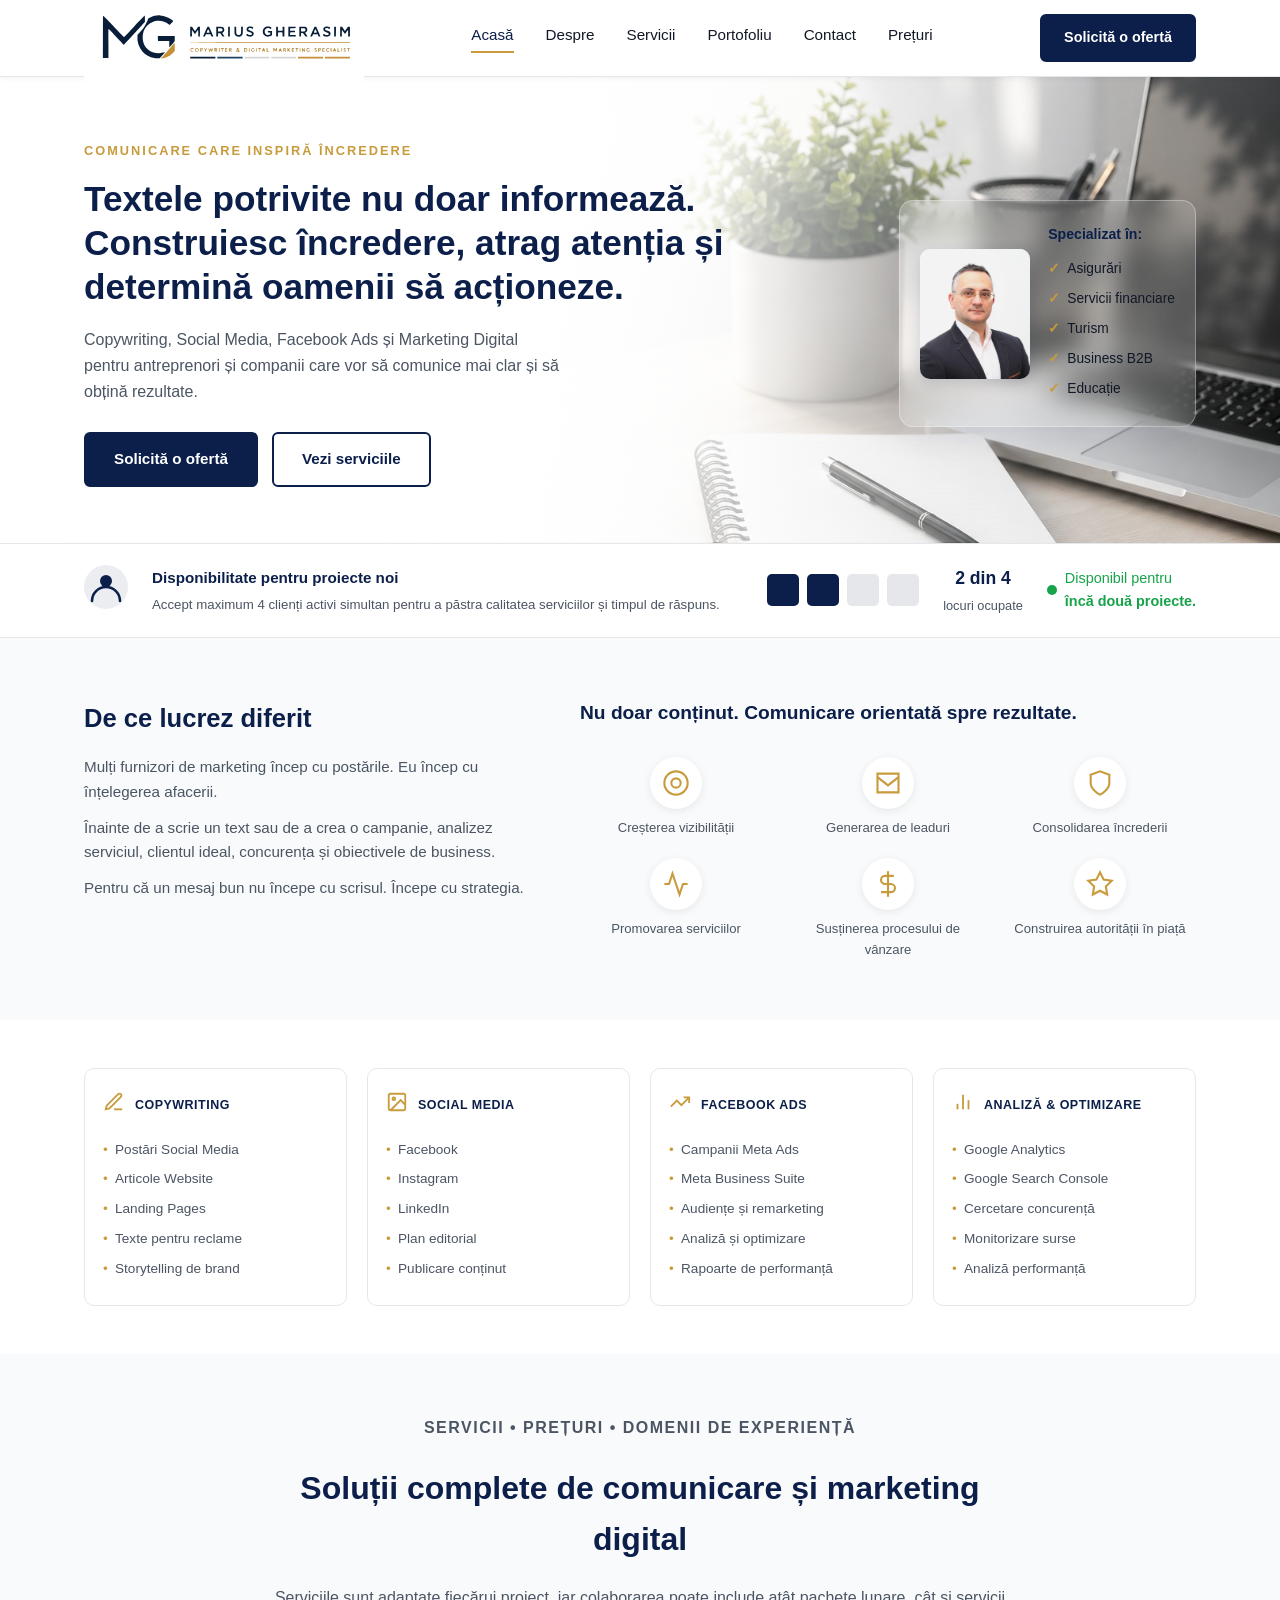
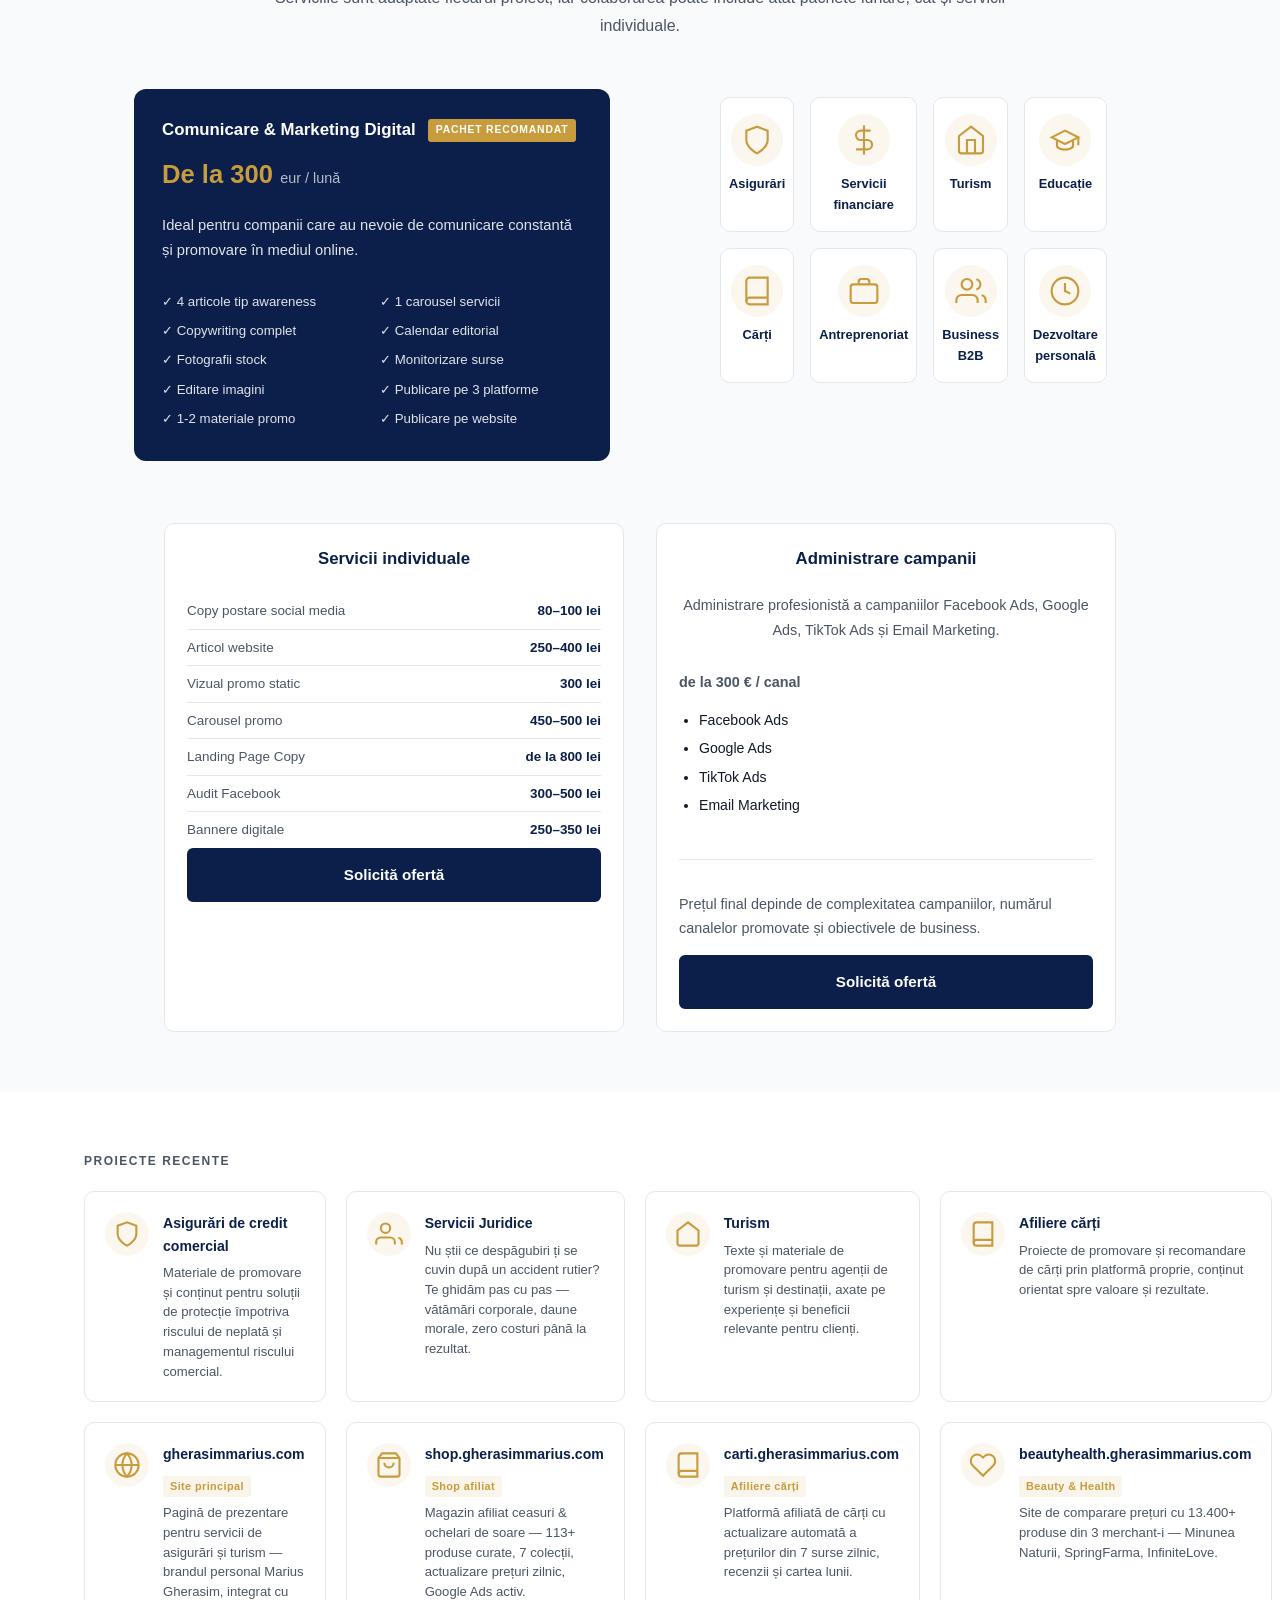
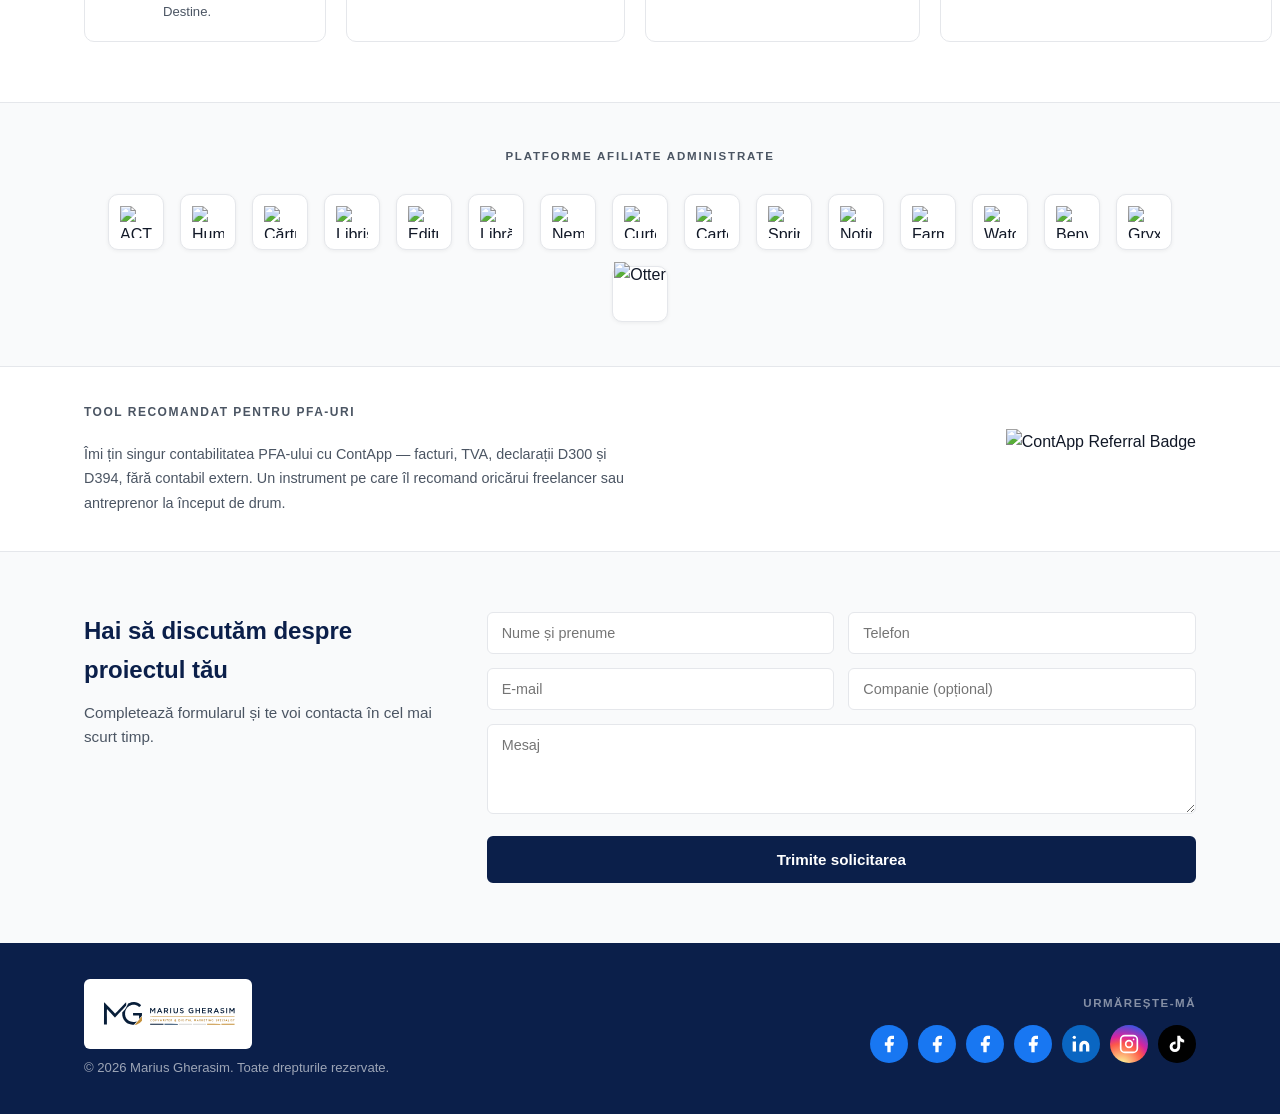
==== commit 83f9d4bf: "Add files via upload" ====
--- a/index.html
+++ b/index.html
@@ -162,17 +162,17 @@
     </div>
     <div class="slots">
       <span class="slot filled"></span>
+      <span class="slot filled"></span>
       <span class="slot empty"></span>
       <span class="slot empty"></span>
-      <span class="slot empty"></span>
     </div>
     <div class="slots-label">
-      <strong>1 din 4</strong>
+      <strong>2 din 4</strong>
       <span>locuri ocupate</span>
     </div>
     <div class="available-label">
       <span class="dot-green"></span>
-      <span class="avail-text">Disponibil pentru<br><strong>încă un proiect.</strong></span>
+      <span class="avail-text">Disponibil pentru<br><strong>încă două proiecte.</strong></span>
     </div>
   </div>
 </section>
@@ -595,7 +595,7 @@
 
       <!-- PROIECT 2 -->
       <a
-        href="https://drive.google.com/file/d/1PY1PvoCelxKEu0lvX9rU8tj5ZTcxLsNB/view?usp=drive_link"
+        href="https://gherasimmarius.com/servicii-juridice.html"
         target="_blank"
         rel="noopener noreferrer"
         class="proiect-card proiect-link"
@@ -616,11 +616,11 @@
 
         <div>
 
-          <strong>Coface Collect</strong>
+          <strong>Servicii Juridice</strong>
 
           <p>
-            Conținut și materiale de comunicare pentru servicii de colectare
-            creanțe și externalizarea recuperării debitelor.
+            Nu știi ce despăgubiri ți se cuvin după un accident rutier?
+            Te ghidăm pas cu pas — vătămări corporale, daune morale, zero costuri până la rezultat.
           </p>
 
         </div>
@@ -630,7 +630,7 @@
 
       <!-- PROIECT 3 -->
       <a
-        href="https://drive.google.com/file/d/1NGuS4fWk2asI0k7ehWr6dhLmn43qh4eT/view?usp=drive_link"
+        href="https://gherasimmarius.com/solicita-oferta.html"
         target="_blank"
         rel="noopener noreferrer"
         class="proiect-card proiect-link"
@@ -663,7 +663,7 @@
 
       <!-- PROIECT 4 -->
       <a
-        href="https://drive.google.com/file/d/1NGuS4fWk2asI0k7ehWr6dhLmn43qh4eT/view?usp=drive_link"
+        href="https://www.facebook.com/profile.php?id=61591238904271"
         target="_blank"
         rel="noopener noreferrer"
         class="proiect-card proiect-link"
@@ -810,6 +810,9 @@
       <a href="https://curteaveche.ro" target="_blank" rel="noopener" title="Curtea Veche">
         <img src="https://www.google.com/s2/favicons?domain=curteaveche.ro&sz=64" alt="Curtea Veche">
       </a>
+      <a href="https://event.2performant.com/events/click?ad_type=quicklink&aff_code=676a7e7d9&unique=6f33f2a39&redirect_to=https%253A//cartepedia.ro" target="_blank" rel="noopener" title="Cartepedia">
+        <img src="https://www.google.com/s2/favicons?domain=cartepedia.ro&sz=128" alt="Cartepedia">
+      </a>
 
       <!-- Pharma & Beauty -->
       <a href="https://springfarma.ro" target="_blank" rel="noopener" title="SpringFarma">
@@ -828,6 +831,12 @@
       </a>
       <a href="https://benvenuti.com" target="_blank" rel="noopener" title="Benvenuti">
         <img src="https://www.google.com/s2/favicons?domain=benvenuti.com&sz=64" alt="Benvenuti">
+      </a>
+      <a href="https://event.2performant.com/events/click?ad_type=quicklink&aff_code=676a7e7d9&unique=0c1a7057d&redirect_to=https%253A//www.gryxx.ro" target="_blank" rel="noopener" title="Gryxx">
+        <img src="https://cdn.otter.ro/media/logo/stores/3/gryxx_logo.png" alt="Gryxx">
+      </a>
+      <a href="https://event.2performant.com/events/click?ad_type=quicklink&aff_code=676a7e7d9&unique=7e537fc0d&redirect_to=https%253A//www.otter.ro/" target="_blank" rel="noopener" title="Otter">
+        <img src="https://cdn.otter.ro/media/logo/stores/1/otter-logo-340.png" alt="Otter" style="height:64px;width:auto;">
       </a>
 
     </div>
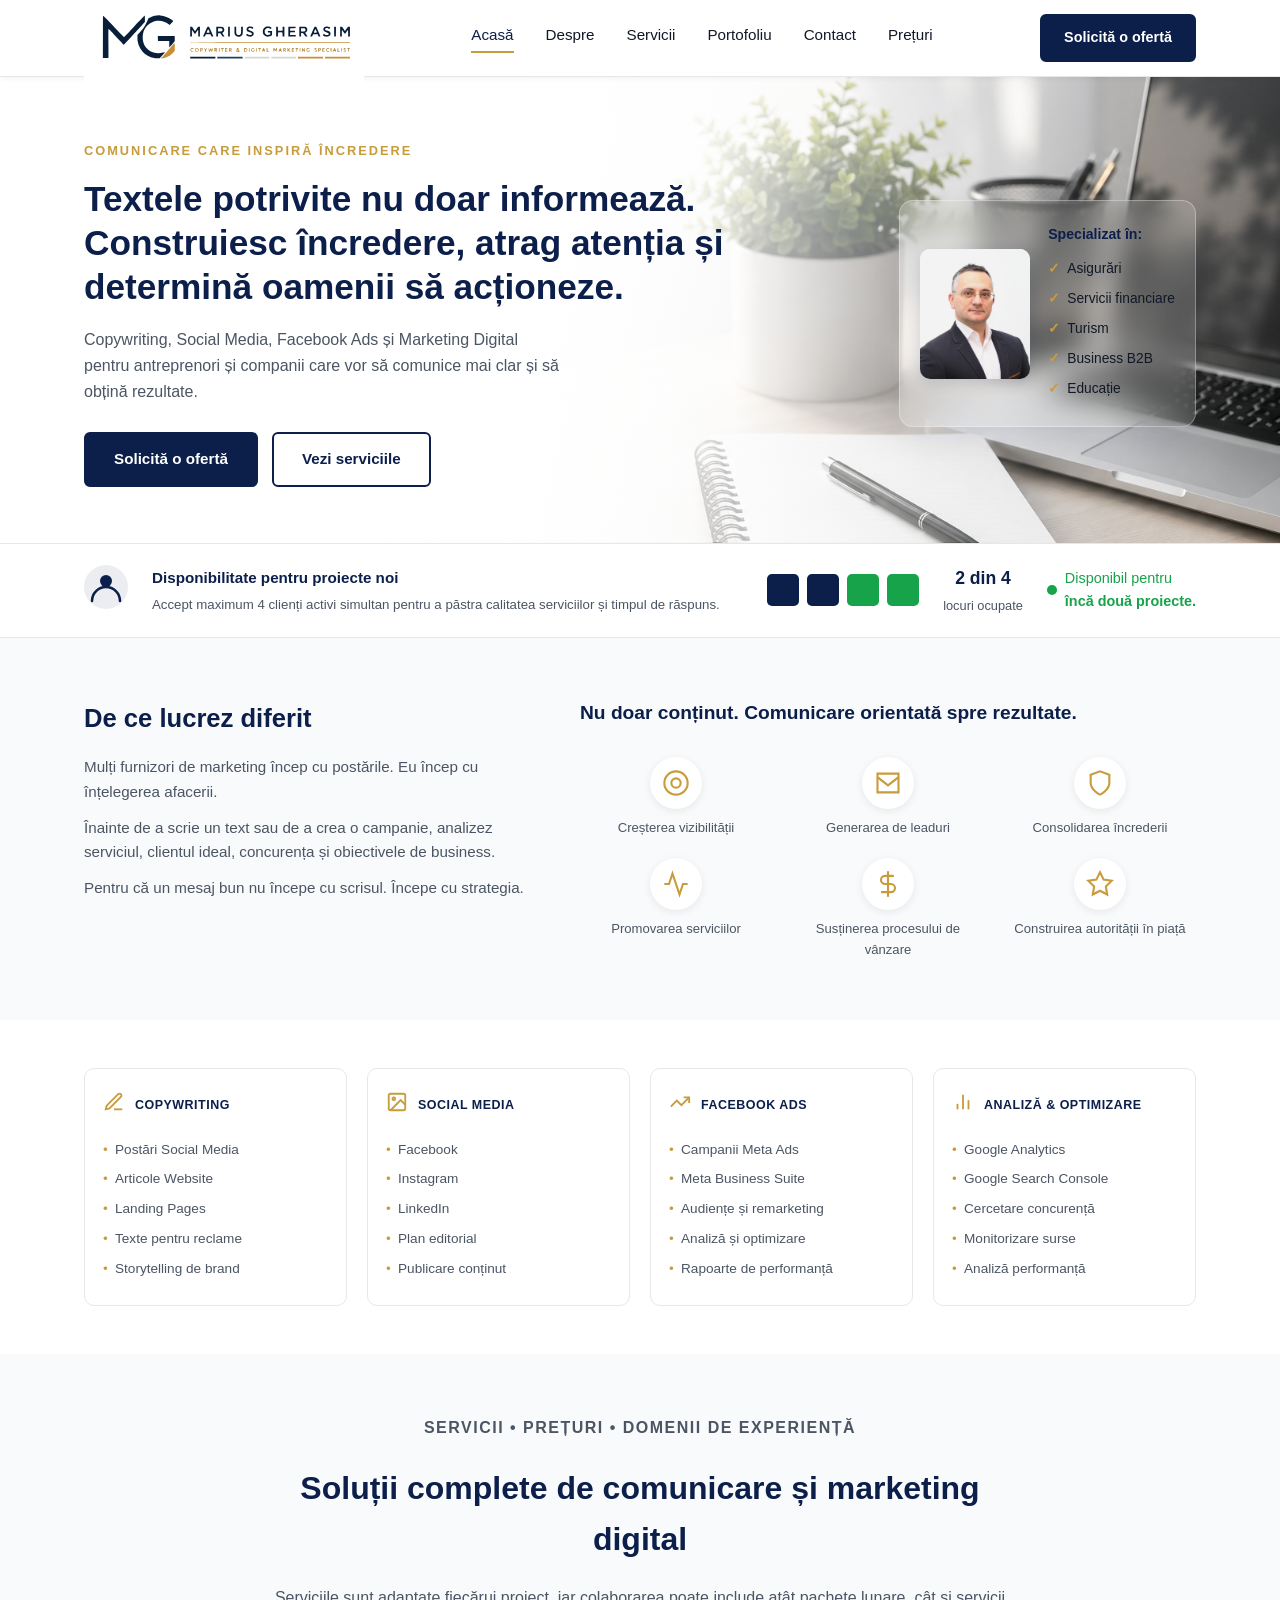
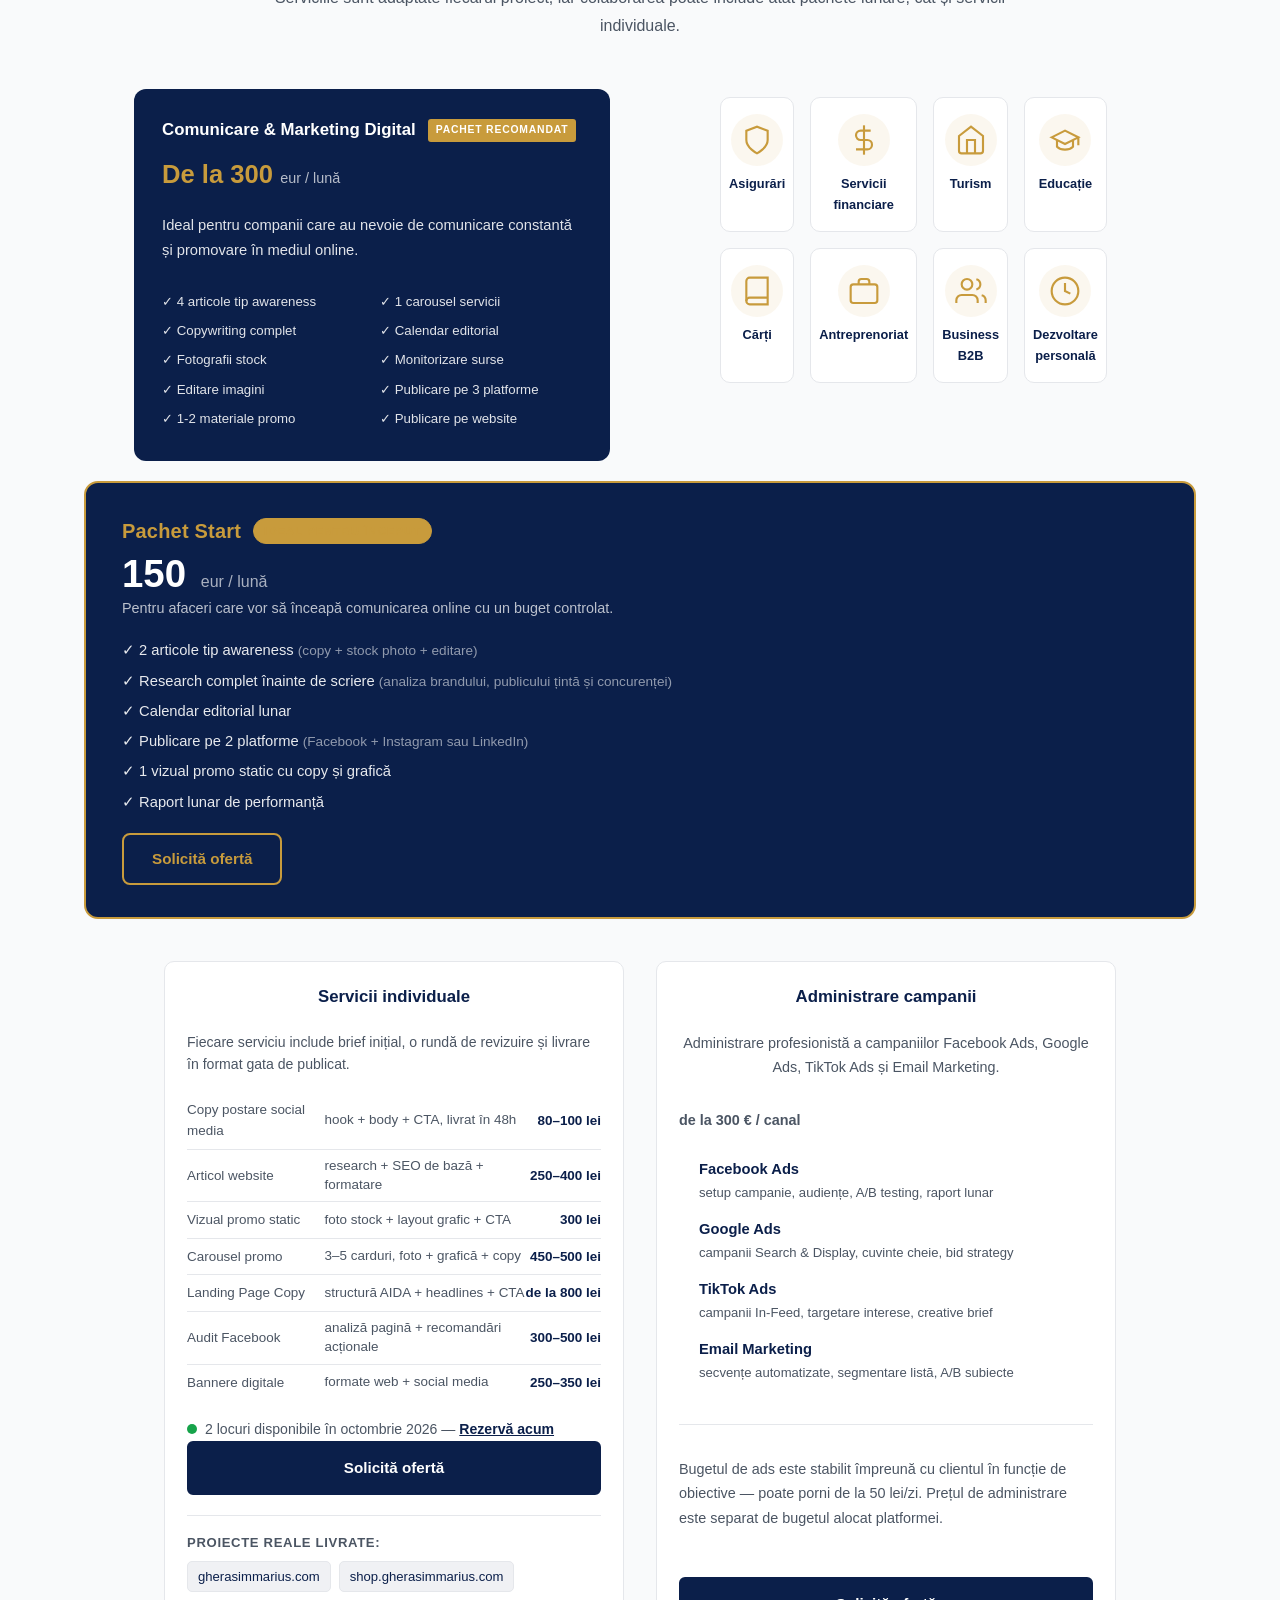
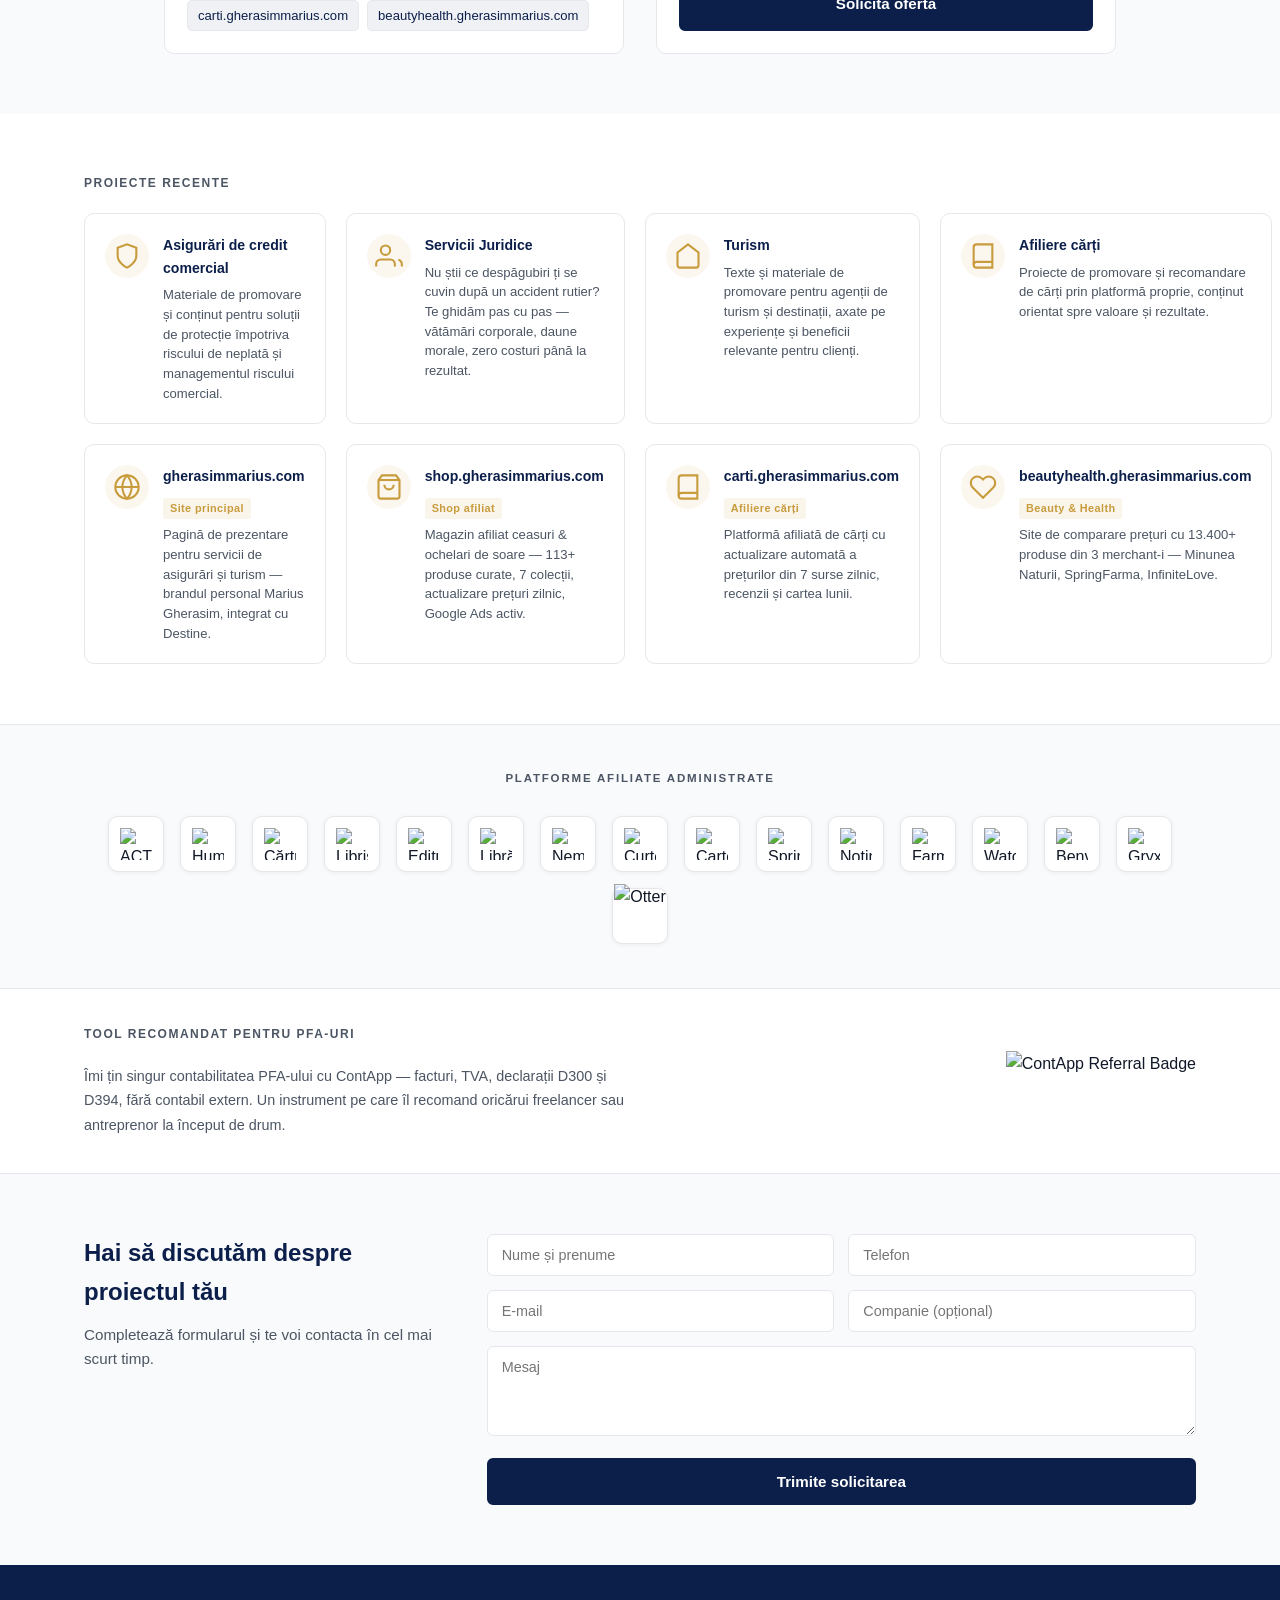
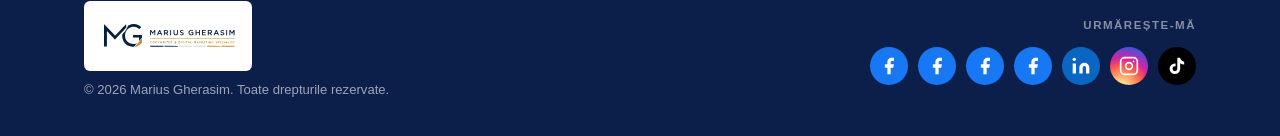
==== commit 125029d2: "Add files via upload" ====
--- a/index.html
+++ b/index.html
@@ -471,43 +471,100 @@
       </div>
     </div>
 
+    <!-- PACHET START -->
+    <div class="pachet-start-wrap">
+      <div class="pachet-start">
+        <div class="pachet-start-header">
+          <strong>Pachet Start</strong>
+          <span class="badge badge-outline">IDEAL PENTRU ÎNCEPUT</span>
+        </div>
+        <p class="pachet-price pachet-price-dark">150 <span>eur / lună</span></p>
+        <p class="pachet-subtitle-dark">Pentru afaceri care vor să înceapă comunicarea online cu un buget controlat.</p>
+        <div class="pachet-start-body">
+          <ul class="pachet-start-list">
+            <li>✓ 2 articole tip awareness <em>(copy + stock photo + editare)</em></li>
+            <li>✓ Research complet înainte de scriere <em>(analiza brandului, publicului țintă și concurenței)</em></li>
+            <li>✓ Calendar editorial lunar</li>
+            <li>✓ Publicare pe 2 platforme <em>(Facebook + Instagram sau LinkedIn)</em></li>
+            <li>✓ 1 vizual promo static cu copy și grafică</li>
+            <li>✓ Raport lunar de performanță</li>
+          </ul>
+          <a href="#contact" class="btn btn-outline-navy" onclick="trackEvent('cta_offer',{location:'pachet_start'})">Solicită ofertă</a>
+        </div>
+      </div>
+    </div>
+
     <!-- SERVICII -->
     <div class="servicii-grid">
 
       <!-- SERVICII INDIVIDUALE -->
-
       <div class="pachet-individual">
 
         <strong>Servicii individuale</strong>
+        <p class="individual-subtitle">Fiecare serviciu include brief inițial, o rundă de revizuire și livrare în format gata de publicat.</p>
 
         <table class="price-table">
-
-          <tr><td>Copy postare social media</td><td>80–100 lei</td></tr>
-
-          <tr><td>Articol website</td><td>250–400 lei</td></tr>
-
-          <tr><td>Vizual promo static</td><td>300 lei</td></tr>
-
-          <tr><td>Carousel promo</td><td>450–500 lei</td></tr>
-
-          <tr><td>Landing Page Copy</td><td>de la 800 lei</td></tr>
-
-          <tr><td>Audit Facebook</td><td>300–500 lei</td></tr>
-
-          <tr><td>Bannere digitale</td><td>250–350 lei</td></tr>
-
+          <tr>
+            <td>Copy postare social media</td>
+            <td class="price-detail">hook + body + CTA, livrat în 48h</td>
+            <td>80–100 lei</td>
+          </tr>
+          <tr>
+            <td>Articol website</td>
+            <td class="price-detail">research + SEO de bază + formatare</td>
+            <td>250–400 lei</td>
+          </tr>
+          <tr>
+            <td>Vizual promo static</td>
+            <td class="price-detail">foto stock + layout grafic + CTA</td>
+            <td>300 lei</td>
+          </tr>
+          <tr>
+            <td>Carousel promo</td>
+            <td class="price-detail">3–5 carduri, foto + grafică + copy</td>
+            <td>450–500 lei</td>
+          </tr>
+          <tr>
+            <td>Landing Page Copy</td>
+            <td class="price-detail">structură AIDA + headlines + CTA</td>
+            <td>de la 800 lei</td>
+          </tr>
+          <tr>
+            <td>Audit Facebook</td>
+            <td class="price-detail">analiză pagină + recomandări acționale</td>
+            <td>300–500 lei</td>
+          </tr>
+          <tr>
+            <td>Bannere digitale</td>
+            <td class="price-detail">formate web + social media</td>
+            <td>250–350 lei</td>
+          </tr>
         </table>
 
+        <!-- DISPONIBILITATE MINI -->
+        <div class="mini-status">
+          <span class="dot-green"></span>
+          <span>2 locuri disponibile în octombrie 2026 — <a href="#contact">Rezervă acum</a></span>
+        </div>
+
         <a href="#contact" class="btn btn-full" onclick="trackEvent('cta_offer',{ location:'individual_services' })">
-
           Solicită ofertă
-
         </a>
-   
+
+        <!-- PROIECTE REALE -->
+        <div class="portfolio-mini">
+          <p class="portfolio-mini-label">Proiecte reale livrate:</p>
+          <div class="portfolio-mini-links">
+            <a href="https://gherasimmarius.com" target="_blank" rel="noopener">gherasimmarius.com</a>
+            <a href="https://shop.gherasimmarius.com" target="_blank" rel="noopener">shop.gherasimmarius.com</a>
+            <a href="https://carti.gherasimmarius.com" target="_blank" rel="noopener">carti.gherasimmarius.com</a>
+            <a href="https://beautyhealth.gherasimmarius.com" target="_blank" rel="noopener">beautyhealth.gherasimmarius.com</a>
+          </div>
+        </div>
+
       </div>
 
       <!-- ADS -->
-
       <div class="ads-info">
 
         <h4>Administrare campanii</h4>
@@ -517,37 +574,38 @@
         </p>
 
         <p class="ads-price">
-
           <strong>de la 300 € / canal</strong>
-
         </p>
 
-        <ul>
-
-          <li>Facebook Ads</li>
-
-          <li>Google Ads</li>
-
-          <li>TikTok Ads</li>
-
-          <li>Email Marketing</li>
-
+        <ul class="ads-list">
+          <li>
+            <span class="ads-channel">Facebook Ads</span>
+            <span class="ads-channel-detail">setup campanie, audiențe, A/B testing, raport lunar</span>
+          </li>
+          <li>
+            <span class="ads-channel">Google Ads</span>
+            <span class="ads-channel-detail">campanii Search & Display, cuvinte cheie, bid strategy</span>
+          </li>
+          <li>
+            <span class="ads-channel">TikTok Ads</span>
+            <span class="ads-channel-detail">campanii In-Feed, targetare interese, creative brief</span>
+          </li>
+          <li>
+            <span class="ads-channel">Email Marketing</span>
+            <span class="ads-channel-detail">secvențe automatizate, segmentare listă, A/B subiecte</span>
+          </li>
         </ul>
 
         <hr>
 
         <p class="ads-small">
-
-          Prețul final depinde de complexitatea campaniilor, numărul canalelor promovate și obiectivele de business.
-
+          Bugetul de ads este stabilit împreună cu clientul în funcție de obiective — poate porni de la 50 lei/zi. Prețul de administrare este separat de bugetul alocat platformei.
         </p>
 
         <a href="#contact" class="btn btn-full" onclick="trackEvent('cta_offer',{ location:'ads_services' })">
-
           Solicită ofertă
-
         </a>
- 
+
       </div>
 
     </div>
--- a/style.css
+++ b/style.css
@@ -198,7 +198,7 @@
   border-radius: 5px;
 }
 .slot.filled { background: var(--navy); }
-.slot.empty { background: var(--border); }
+.slot.empty { background: var(--green); }
 .slots-label { text-align: center; }
 .slots-label strong { display: block; font-size: 1.1rem; color: var(--navy); }
 .slots-label span { font-size: 0.8rem; color: var(--text-light); }
@@ -556,6 +556,97 @@
 .ads-small{font-size:.86rem;line-height:1.7;margin-top:14px;color:var(--text-light);}
 
 .btn-full{width:100%;text-align:center;margin-top:auto;}
+
+/* ===== PACHET START ===== */
+.pachet-start-wrap { margin-bottom: 32px; }
+.pachet-start {
+  background: var(--navy);
+  color: #fff;
+  border-radius: 14px;
+  padding: 32px 36px;
+  border: 2px solid var(--gold);
+}
+.pachet-start-header {
+  display: flex;
+  align-items: center;
+  gap: 12px;
+  margin-bottom: 6px;
+  flex-wrap: wrap;
+}
+.pachet-start-header strong { font-size: 1.25rem; color: var(--gold); letter-spacing: 0.01em; }
+.badge-outline {
+  font-size: 0.72rem;
+  font-weight: 700;
+  letter-spacing: 0.08em;
+  border: 1.5px solid var(--gold);
+  color: var(--gold);
+  border-radius: 20px;
+  padding: 3px 10px;
+  text-transform: uppercase;
+}
+.pachet-price-dark {
+  font-size: 2.4rem;
+  font-weight: 800;
+  color: #fff;
+  margin: 8px 0 4px;
+  line-height: 1;
+}
+.pachet-price-dark span { font-size: 1rem; font-weight: 400; color: rgba(255,255,255,0.65); margin-left: 4px; }
+.pachet-subtitle-dark { font-size: 0.9rem; color: rgba(255,255,255,0.72); margin-bottom: 20px; line-height: 1.5; }
+.pachet-start-body { display: flex; flex-direction: column; gap: 20px; }
+.pachet-start-list { list-style: none; padding: 0; margin: 0; display: flex; flex-direction: column; gap: 8px; }
+.pachet-start-list li { font-size: 0.92rem; color: rgba(255,255,255,0.9); line-height: 1.5; }
+.pachet-start-list li em { color: rgba(255,255,255,0.55); font-style: normal; font-size: 0.85rem; }
+.btn-outline-navy {
+  display: inline-block;
+  padding: 12px 28px;
+  border: 2px solid var(--gold);
+  color: var(--gold);
+  background: transparent;
+  border-radius: 8px;
+  font-weight: 700;
+  font-size: 0.95rem;
+  text-decoration: none;
+  text-align: center;
+  transition: background 0.2s, color 0.2s;
+  align-self: flex-start;
+}
+.btn-outline-navy:hover { background: var(--gold); color: var(--navy); }
+
+/* ===== SERVICII INDIVIDUALE ===== */
+.individual-subtitle { font-size: 0.88rem; color: var(--text-light); margin-bottom: 16px; }
+.price-detail { font-size: 0.82rem; color: var(--text-light); line-height: 1.4; }
+
+/* ===== ADS LIST ===== */
+.ads-list { list-style: none; padding: 0; margin: 12px 0; display: flex; flex-direction: column; gap: 10px; }
+.ads-list li { display: flex; flex-direction: column; gap: 2px; }
+.ads-channel { font-weight: 700; font-size: 0.92rem; color: var(--navy); }
+.ads-channel-detail { font-size: 0.82rem; color: var(--text-light); line-height: 1.4; }
+
+/* ===== MINI STATUS & PORTFOLIO ===== */
+.mini-status { display: flex; align-items: center; gap: 8px; margin-top: 18px; font-size: 0.88rem; color: var(--text-light); }
+.mini-status a { color: var(--navy); font-weight: 600; text-decoration: underline; }
+.portfolio-mini { margin-top: 20px; padding-top: 16px; border-top: 1px solid var(--border); }
+.portfolio-mini-label {
+  font-size: 0.82rem;
+  color: var(--text-light);
+  margin-bottom: 8px;
+  font-weight: 600;
+  text-transform: uppercase;
+  letter-spacing: 0.05em;
+}
+.portfolio-mini-links { display: flex; flex-wrap: wrap; gap: 8px; }
+.portfolio-mini-links a {
+  font-size: 0.82rem;
+  color: var(--navy);
+  background: rgba(11,31,74,0.06);
+  border-radius: 5px;
+  padding: 4px 10px;
+  text-decoration: none;
+  border: 1px solid var(--border);
+  transition: background 0.2s;
+}
+.portfolio-mini-links a:hover { background: rgba(11,31,74,0.12); }
 
 /* ===== RESPONSIVE ===== */
 @media (max-width: 1024px) {
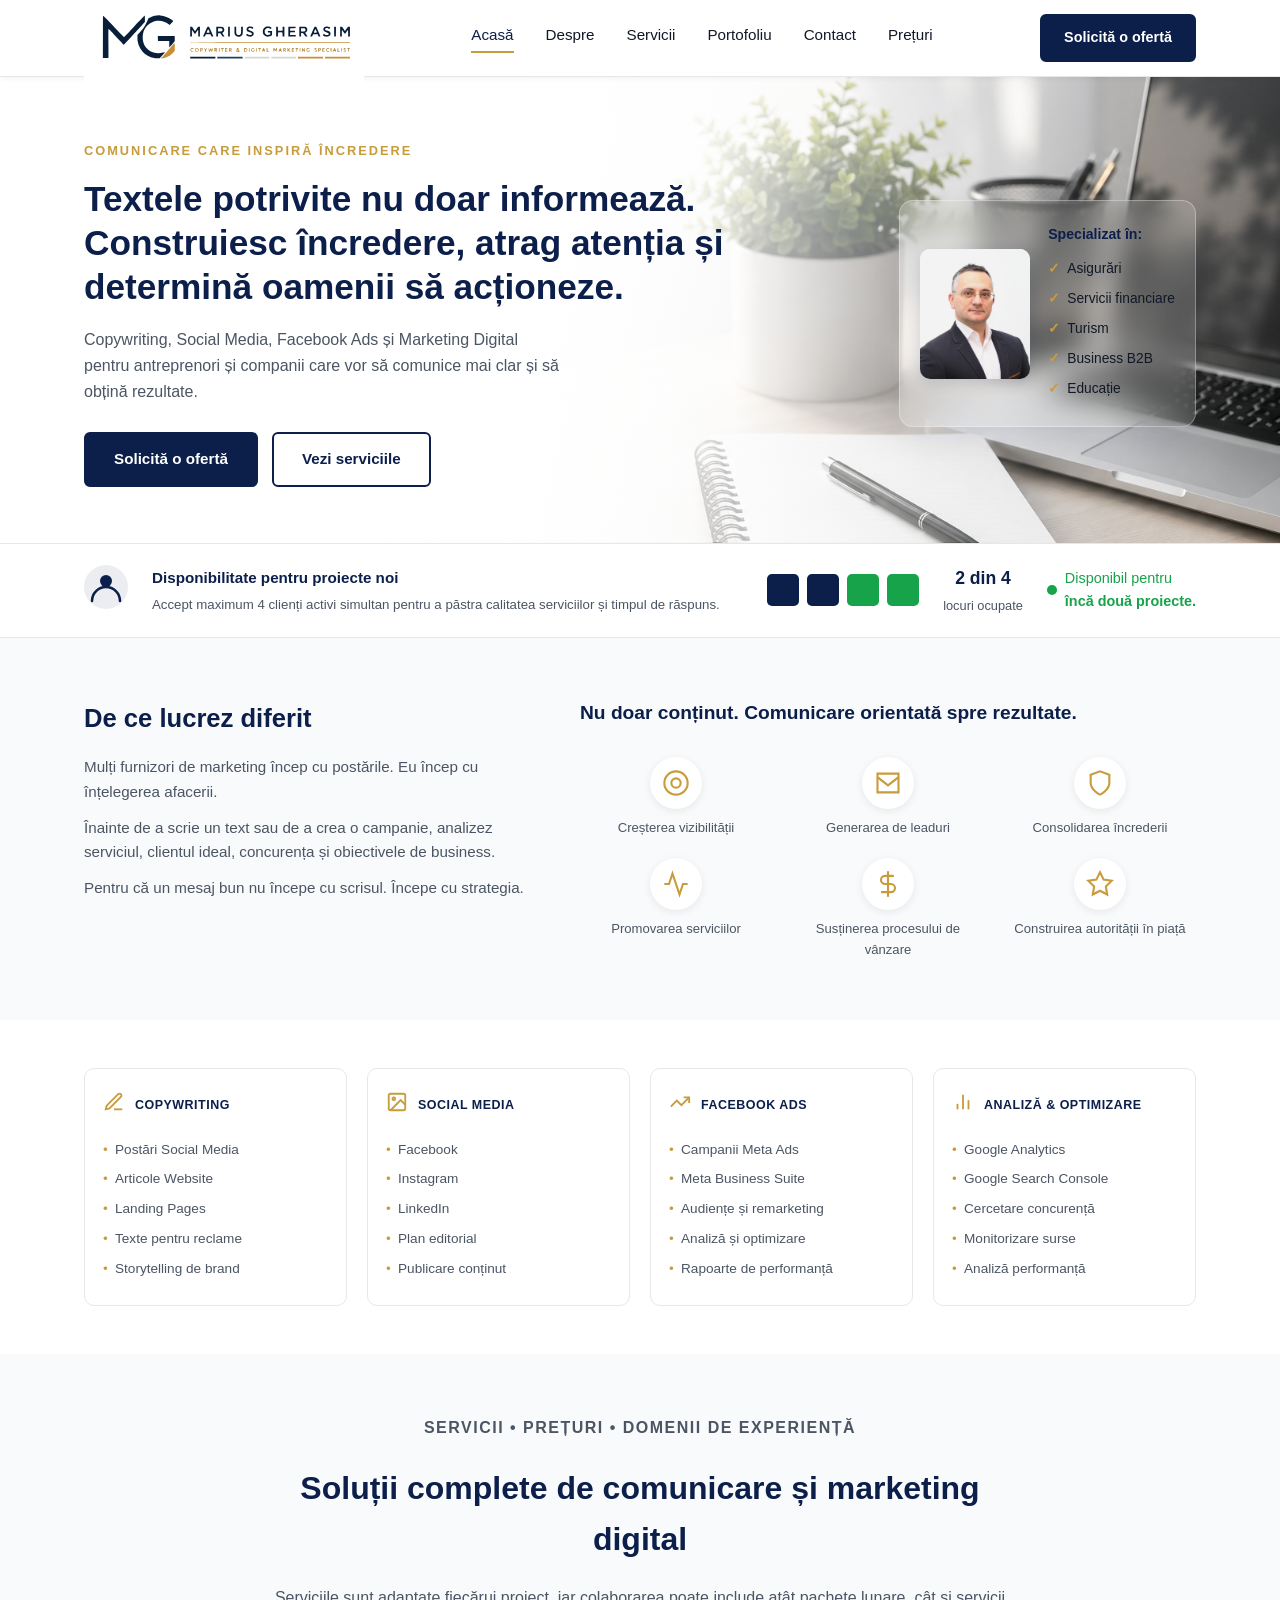
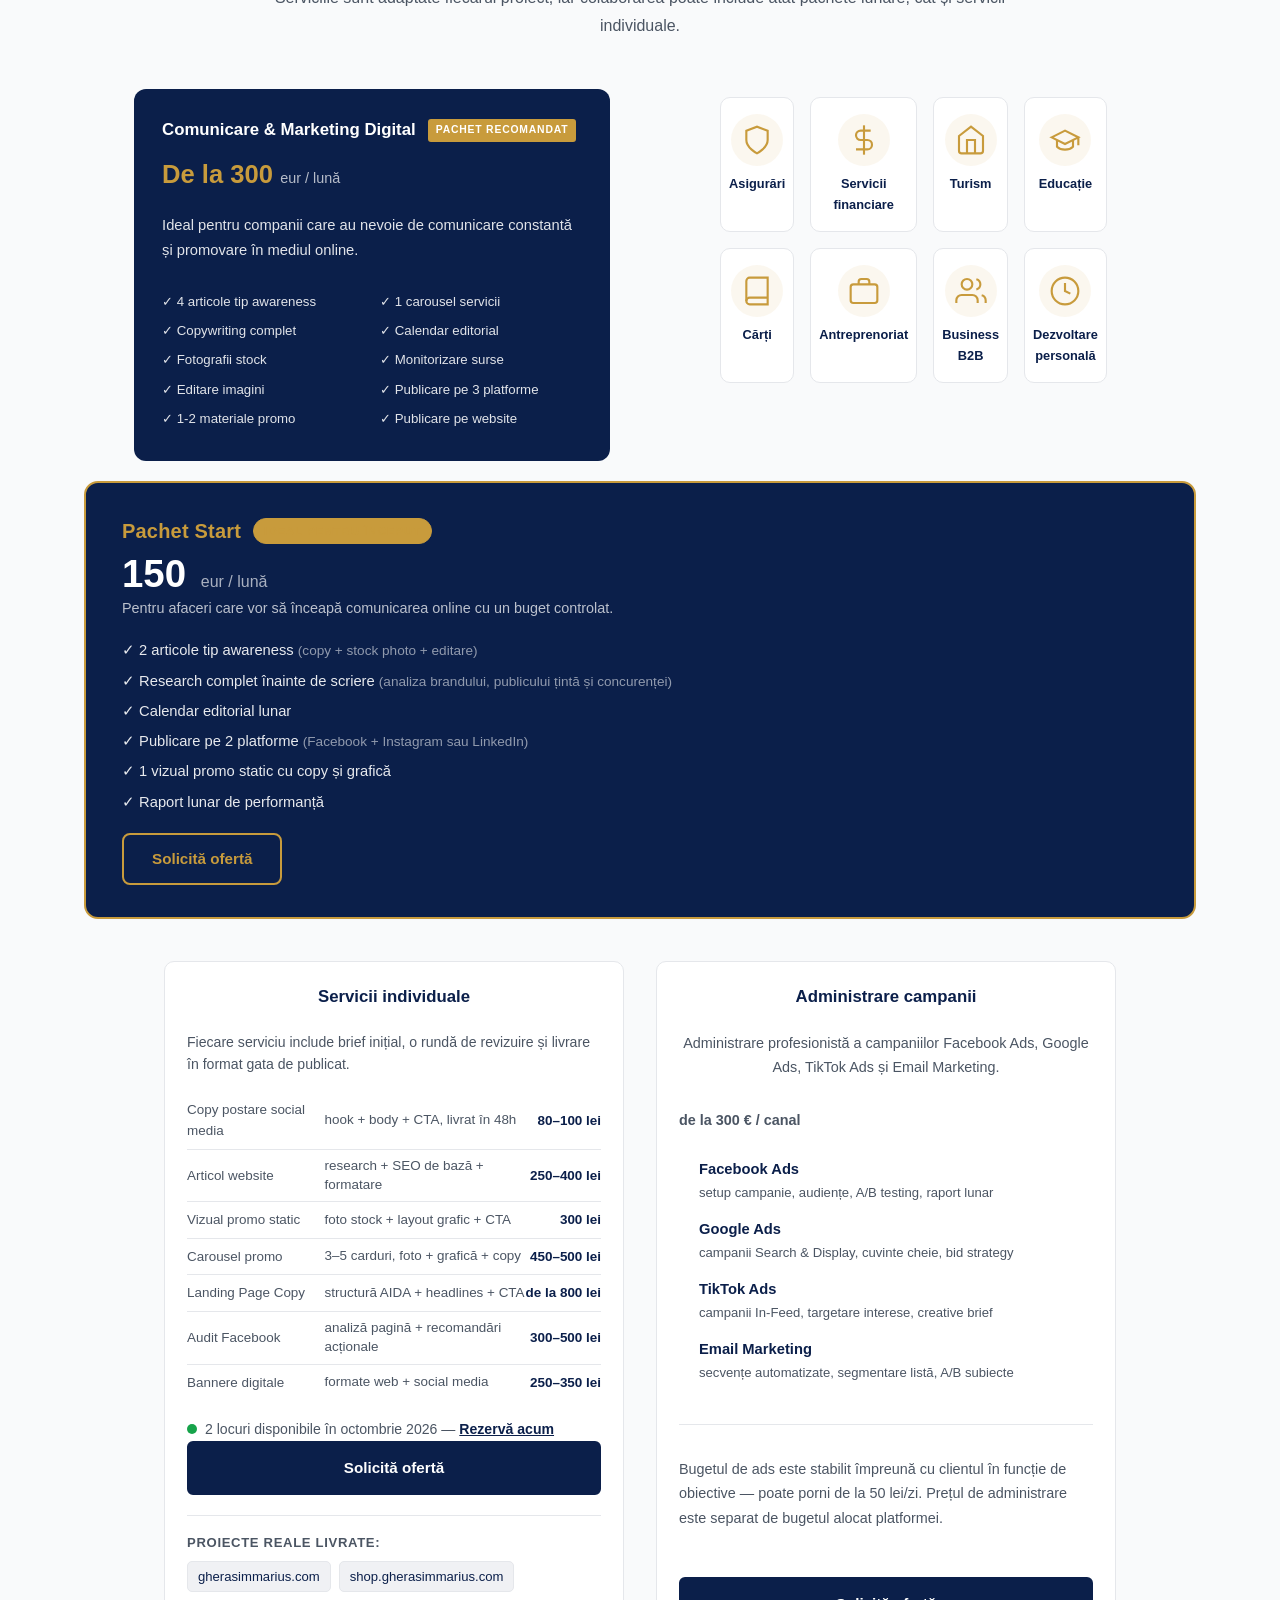
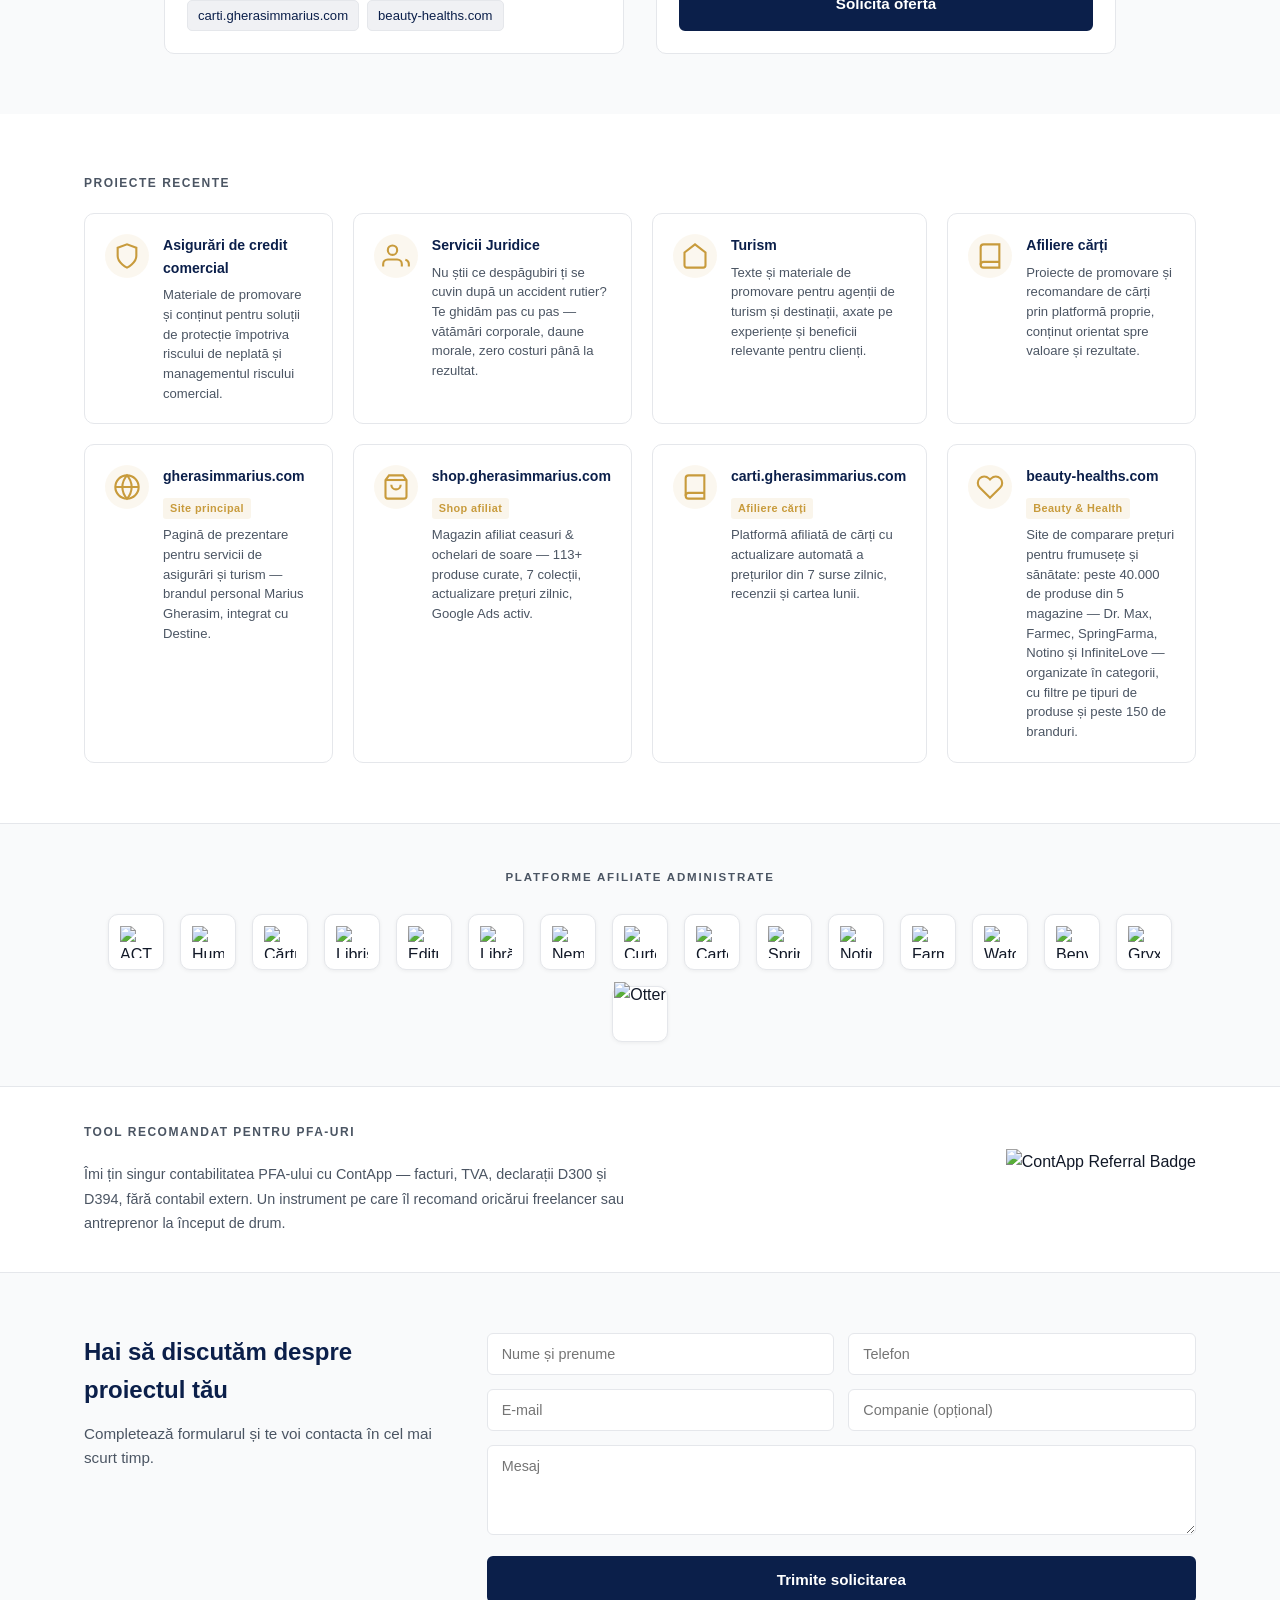
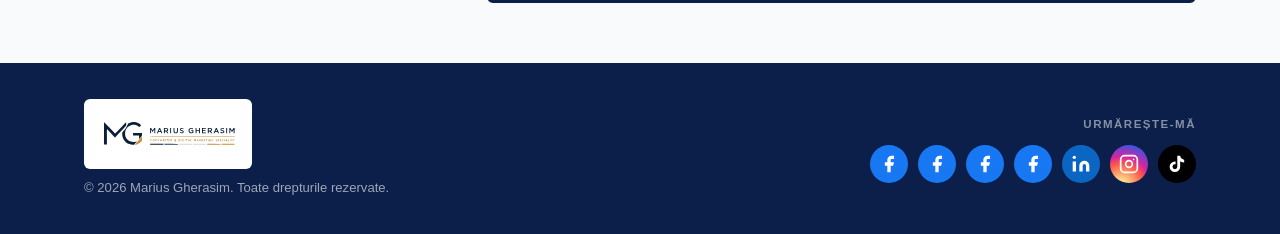
==== commit b214b825: "Add files via upload" ====
--- a/index.html
+++ b/index.html
@@ -558,7 +558,7 @@
             <a href="https://gherasimmarius.com" target="_blank" rel="noopener">gherasimmarius.com</a>
             <a href="https://shop.gherasimmarius.com" target="_blank" rel="noopener">shop.gherasimmarius.com</a>
             <a href="https://carti.gherasimmarius.com" target="_blank" rel="noopener">carti.gherasimmarius.com</a>
-            <a href="https://beautyhealth.gherasimmarius.com" target="_blank" rel="noopener">beautyhealth.gherasimmarius.com</a>
+            <a href="https://beauty-healths.com/" target="_blank" rel="noopener">beauty-healths.com</a>
           </div>
         </div>
 
@@ -815,7 +815,7 @@
 
       <!-- PROIECT 8 -->
       <a
-        href="https://beautyhealth.gherasimmarius.com"
+        href="https://beauty-healths.com/"
         target="_blank"
         rel="noopener noreferrer"
         class="proiect-card proiect-link"
@@ -826,9 +826,9 @@
           </svg>
         </div>
         <div>
-          <strong>beautyhealth.gherasimmarius.com</strong>
+          <strong>beauty-healths.com</strong>
           <span class="proiect-tag">Beauty & Health</span>
-          <p>Site de comparare prețuri cu 13.400+ produse din 3 merchant-i — Minunea Naturii, SpringFarma, InfiniteLove.</p>
+          <p>Site de comparare prețuri pentru frumusețe și sănătate: peste 40.000 de produse din 5 magazine — Dr. Max, Farmec, SpringFarma, Notino și InfiniteLove — organizate în categorii, cu filtre pe tipuri de produse și peste 150 de branduri.</p>
         </div>
       </a>
 
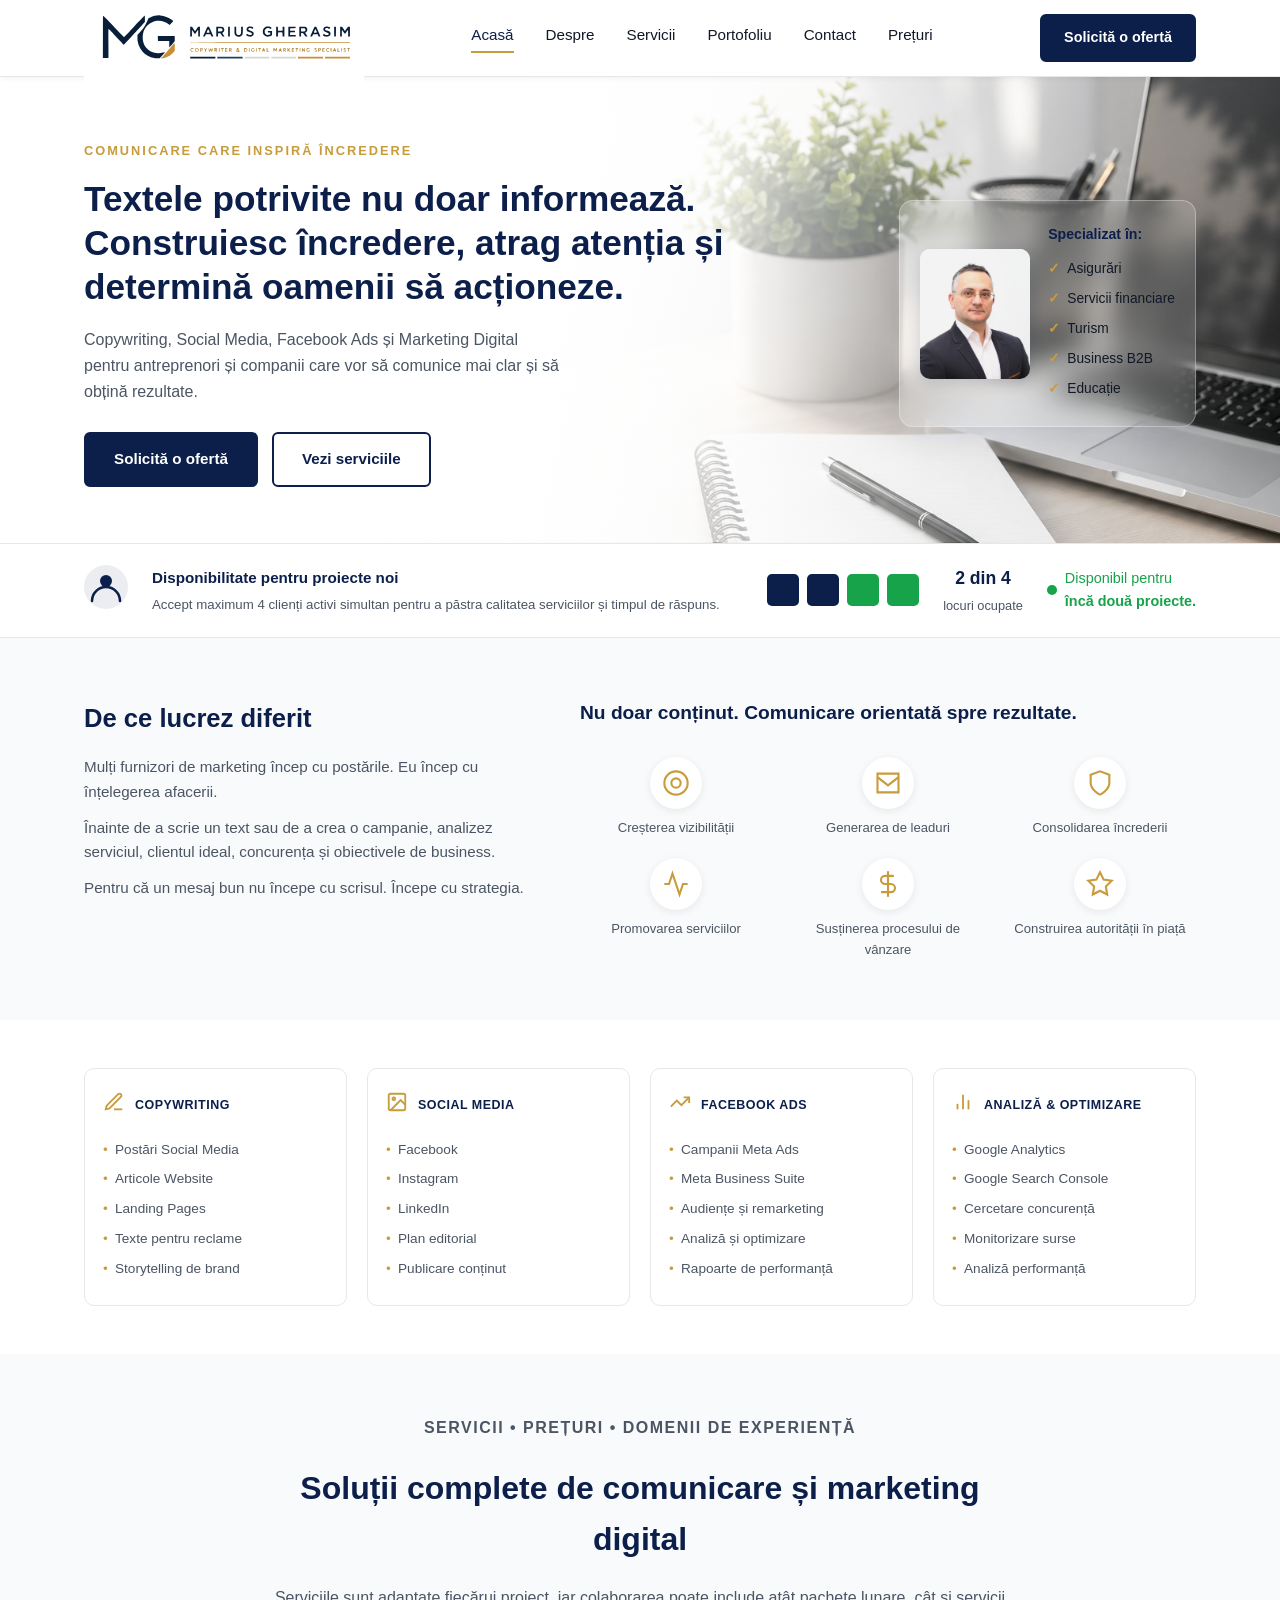
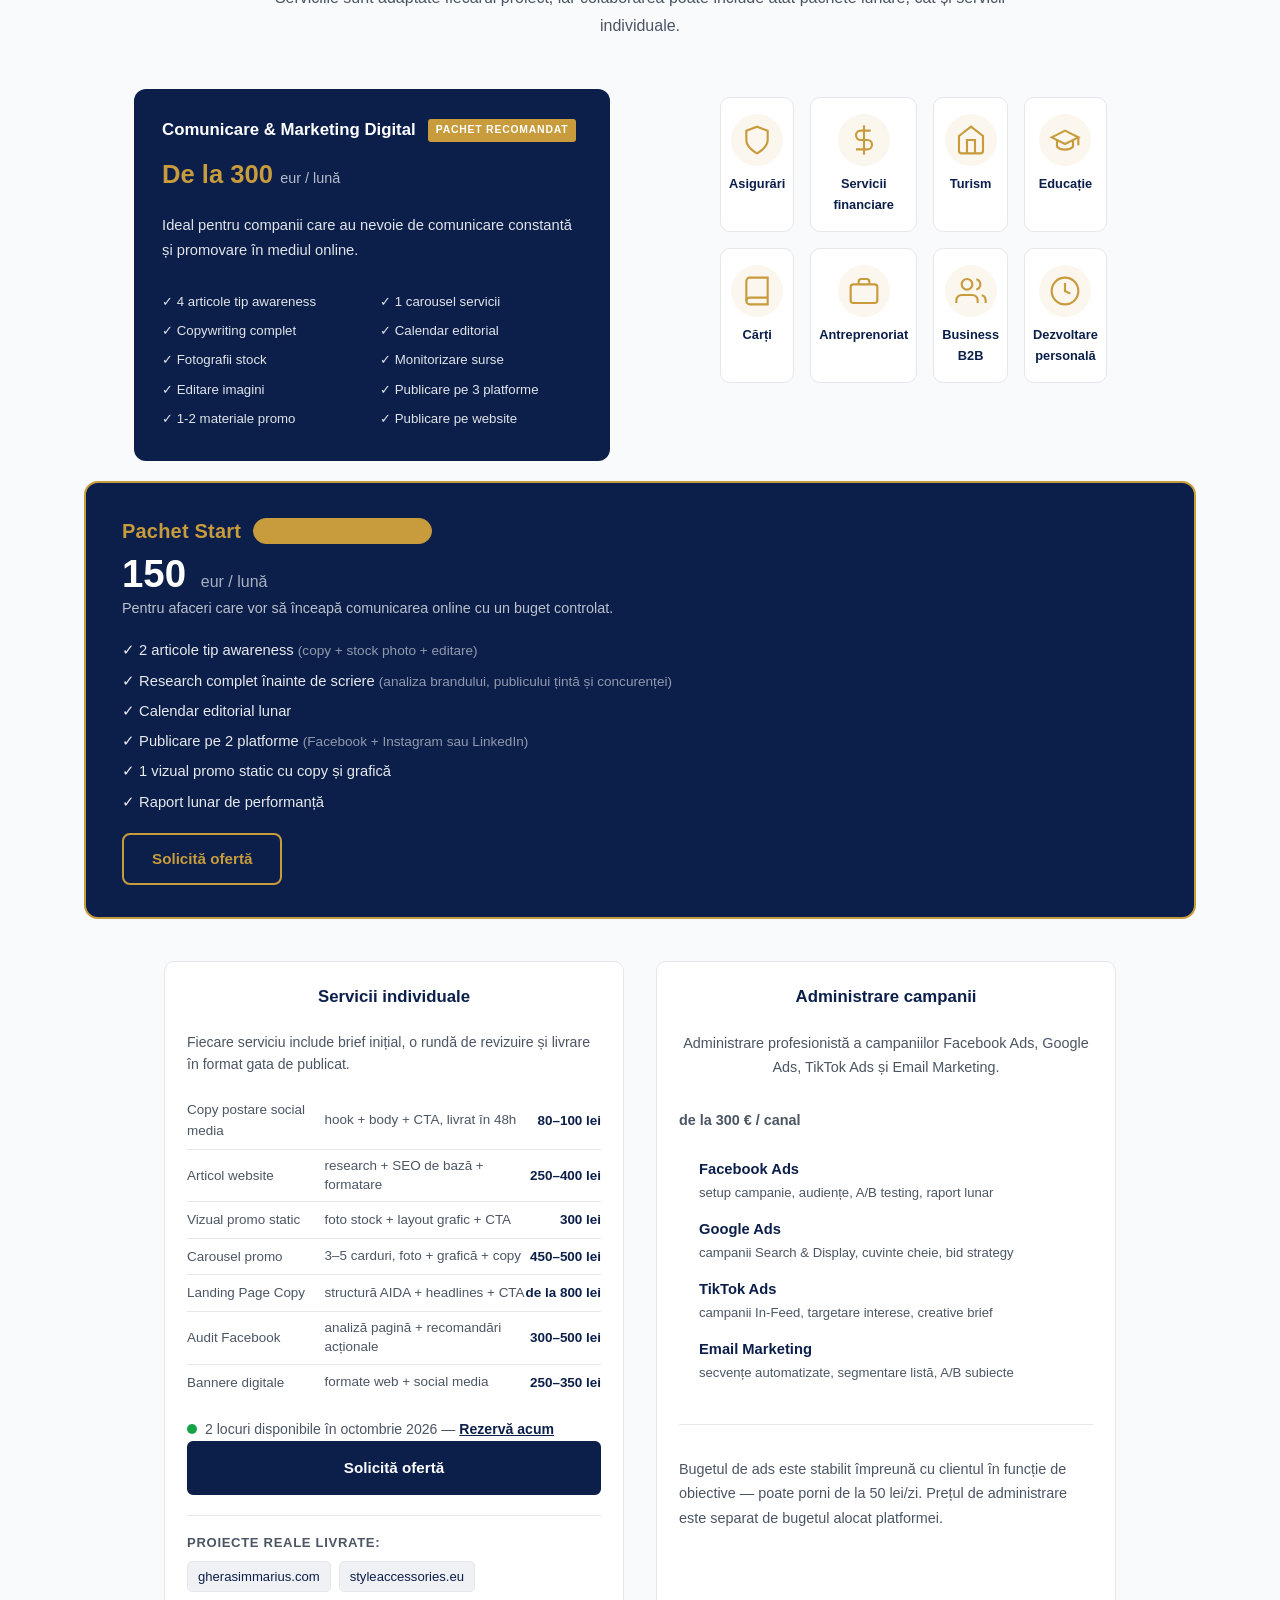
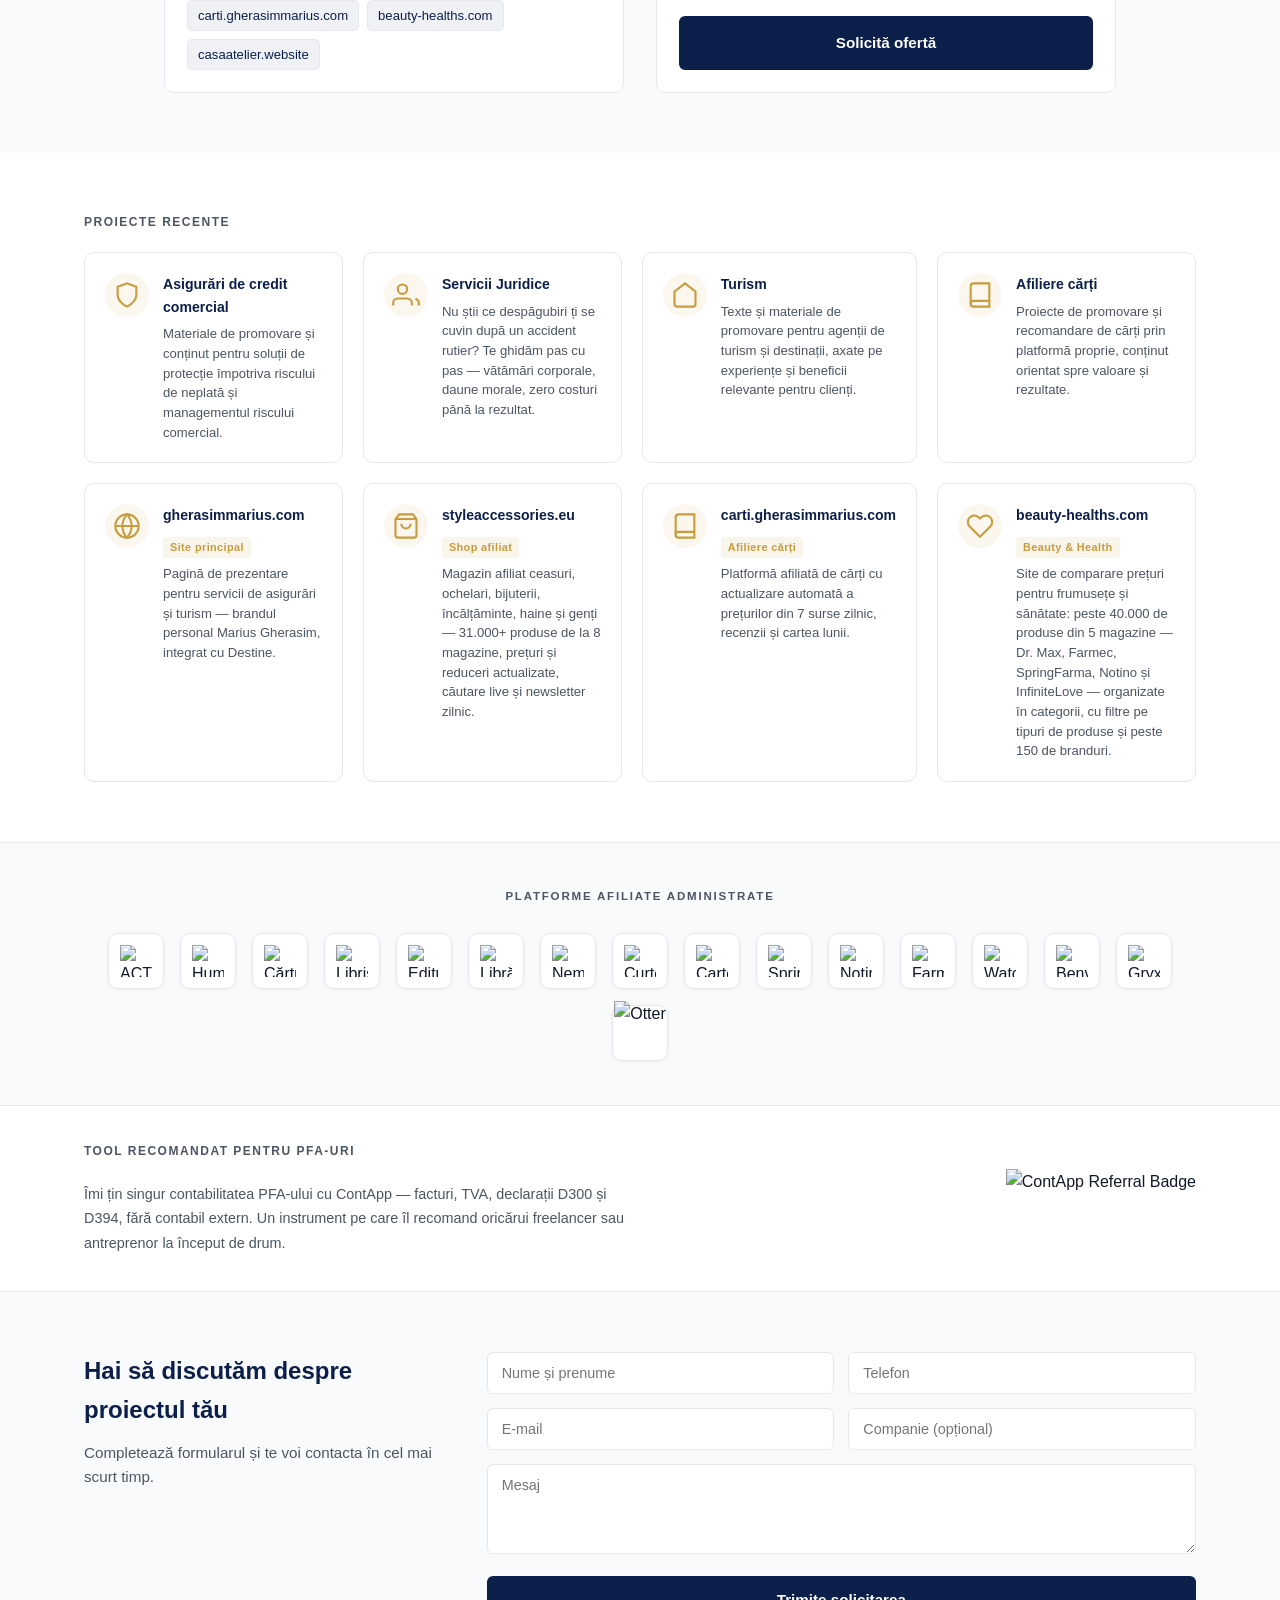
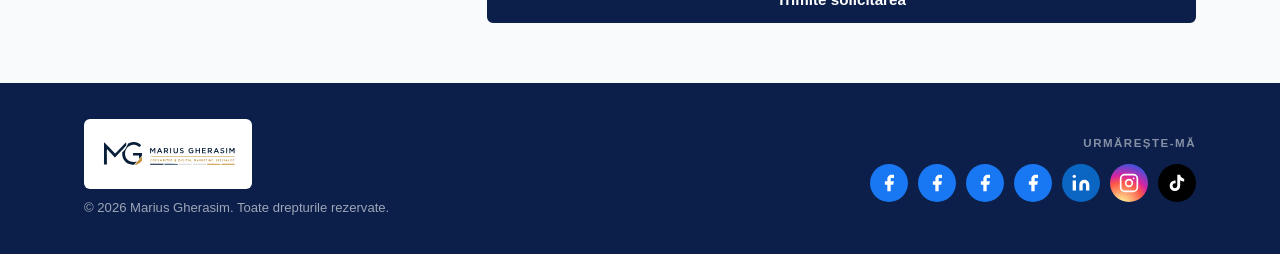
==== commit 11facf9d: "Add files via upload" ====
--- a/index.html
+++ b/index.html
@@ -556,9 +556,10 @@
           <p class="portfolio-mini-label">Proiecte reale livrate:</p>
           <div class="portfolio-mini-links">
             <a href="https://gherasimmarius.com" target="_blank" rel="noopener">gherasimmarius.com</a>
-            <a href="https://shop.gherasimmarius.com" target="_blank" rel="noopener">shop.gherasimmarius.com</a>
+            <a href="https://styleaccessories.eu/" target="_blank" rel="noopener">styleaccessories.eu</a>
             <a href="https://carti.gherasimmarius.com" target="_blank" rel="noopener">carti.gherasimmarius.com</a>
             <a href="https://beauty-healths.com/" target="_blank" rel="noopener">beauty-healths.com</a>
+            <a href="https://casaatelier.website/" target="_blank" rel="noopener">casaatelier.website</a>
           </div>
         </div>
 
@@ -774,7 +775,7 @@
 
       <!-- PROIECT 6 -->
       <a
-        href="https://shop.gherasimmarius.com"
+        href="https://styleaccessories.eu/"
         target="_blank"
         rel="noopener noreferrer"
         class="proiect-card proiect-link"
@@ -787,9 +788,9 @@
           </svg>
         </div>
         <div>
-          <strong>shop.gherasimmarius.com</strong>
+          <strong>styleaccessories.eu</strong>
           <span class="proiect-tag">Shop afiliat</span>
-          <p>Magazin afiliat ceasuri & ochelari de soare — 113+ produse curate, 7 colecții, actualizare prețuri zilnic, Google Ads activ.</p>
+          <p>Magazin afiliat ceasuri, ochelari, bijuterii, încălțăminte, haine și genți — 31.000+ produse de la 8 magazine, prețuri și reduceri actualizate, căutare live și newsletter zilnic.</p>
         </div>
       </a>
 
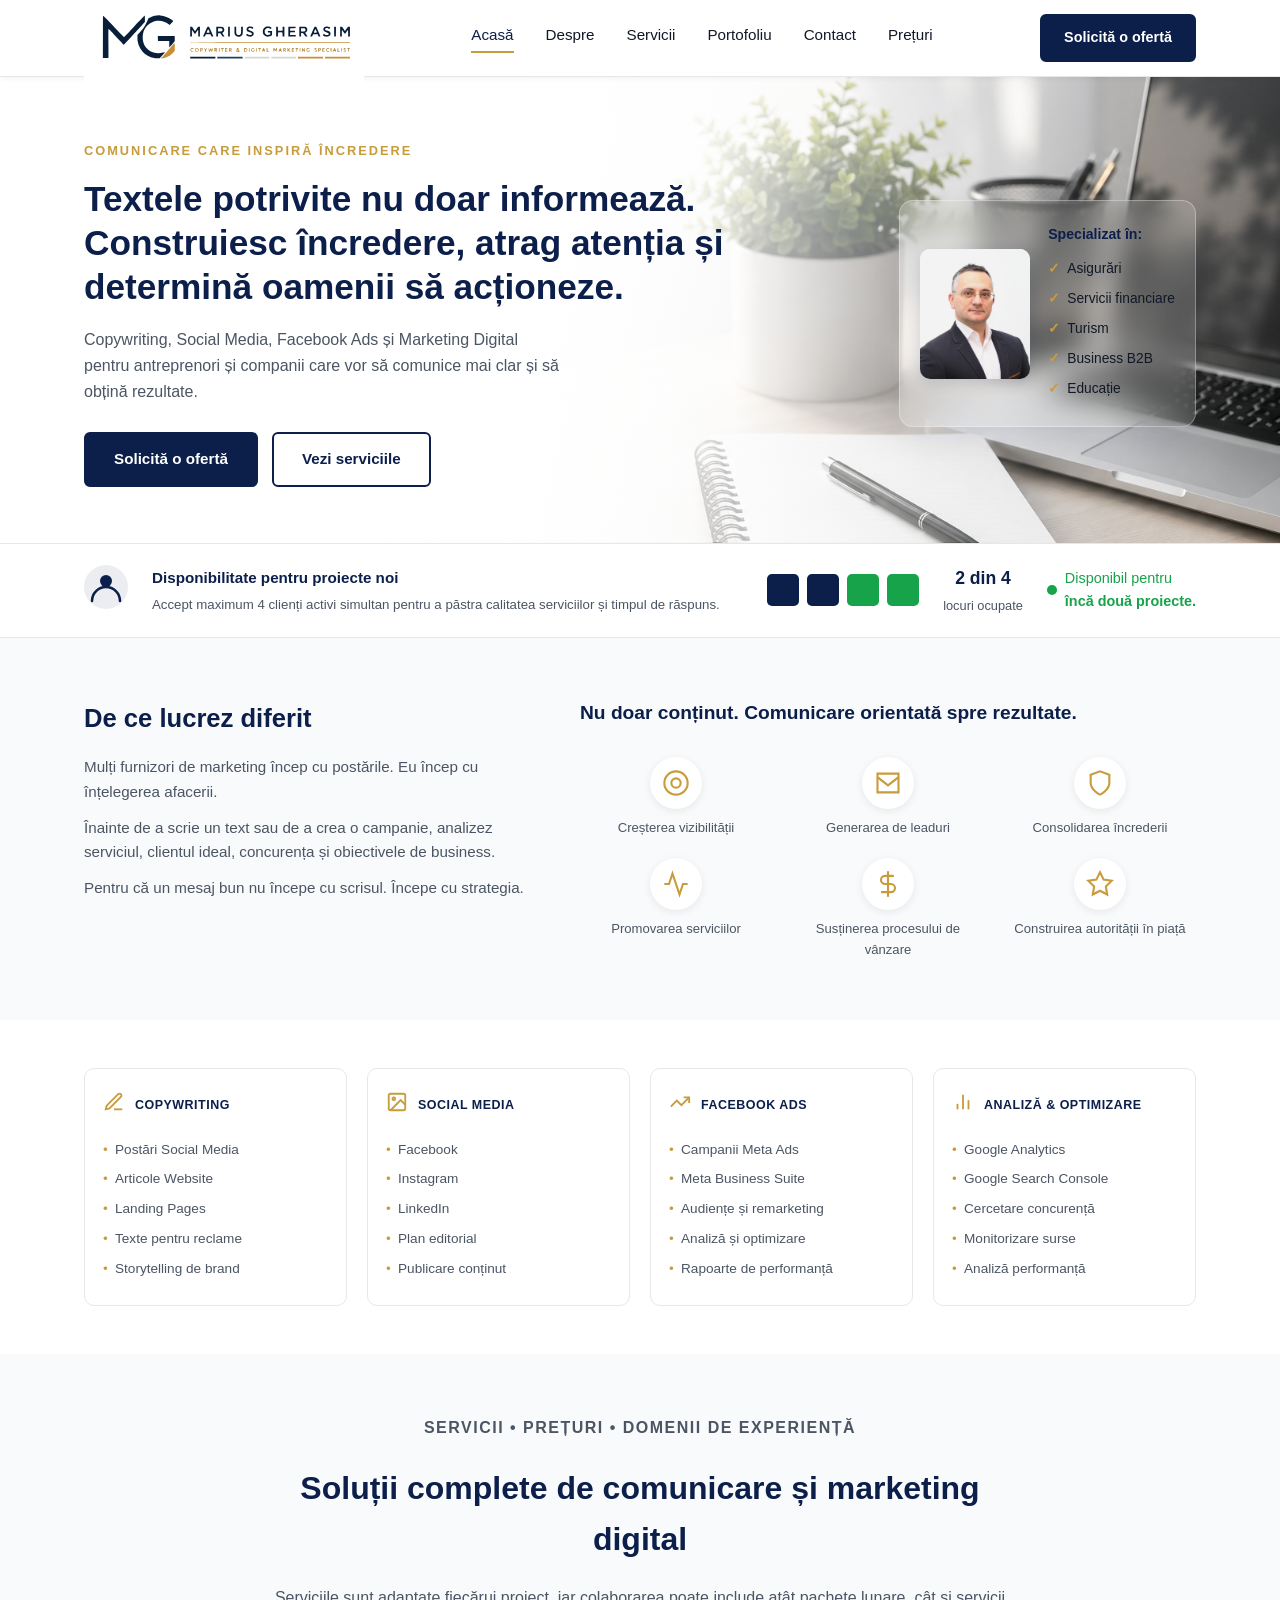
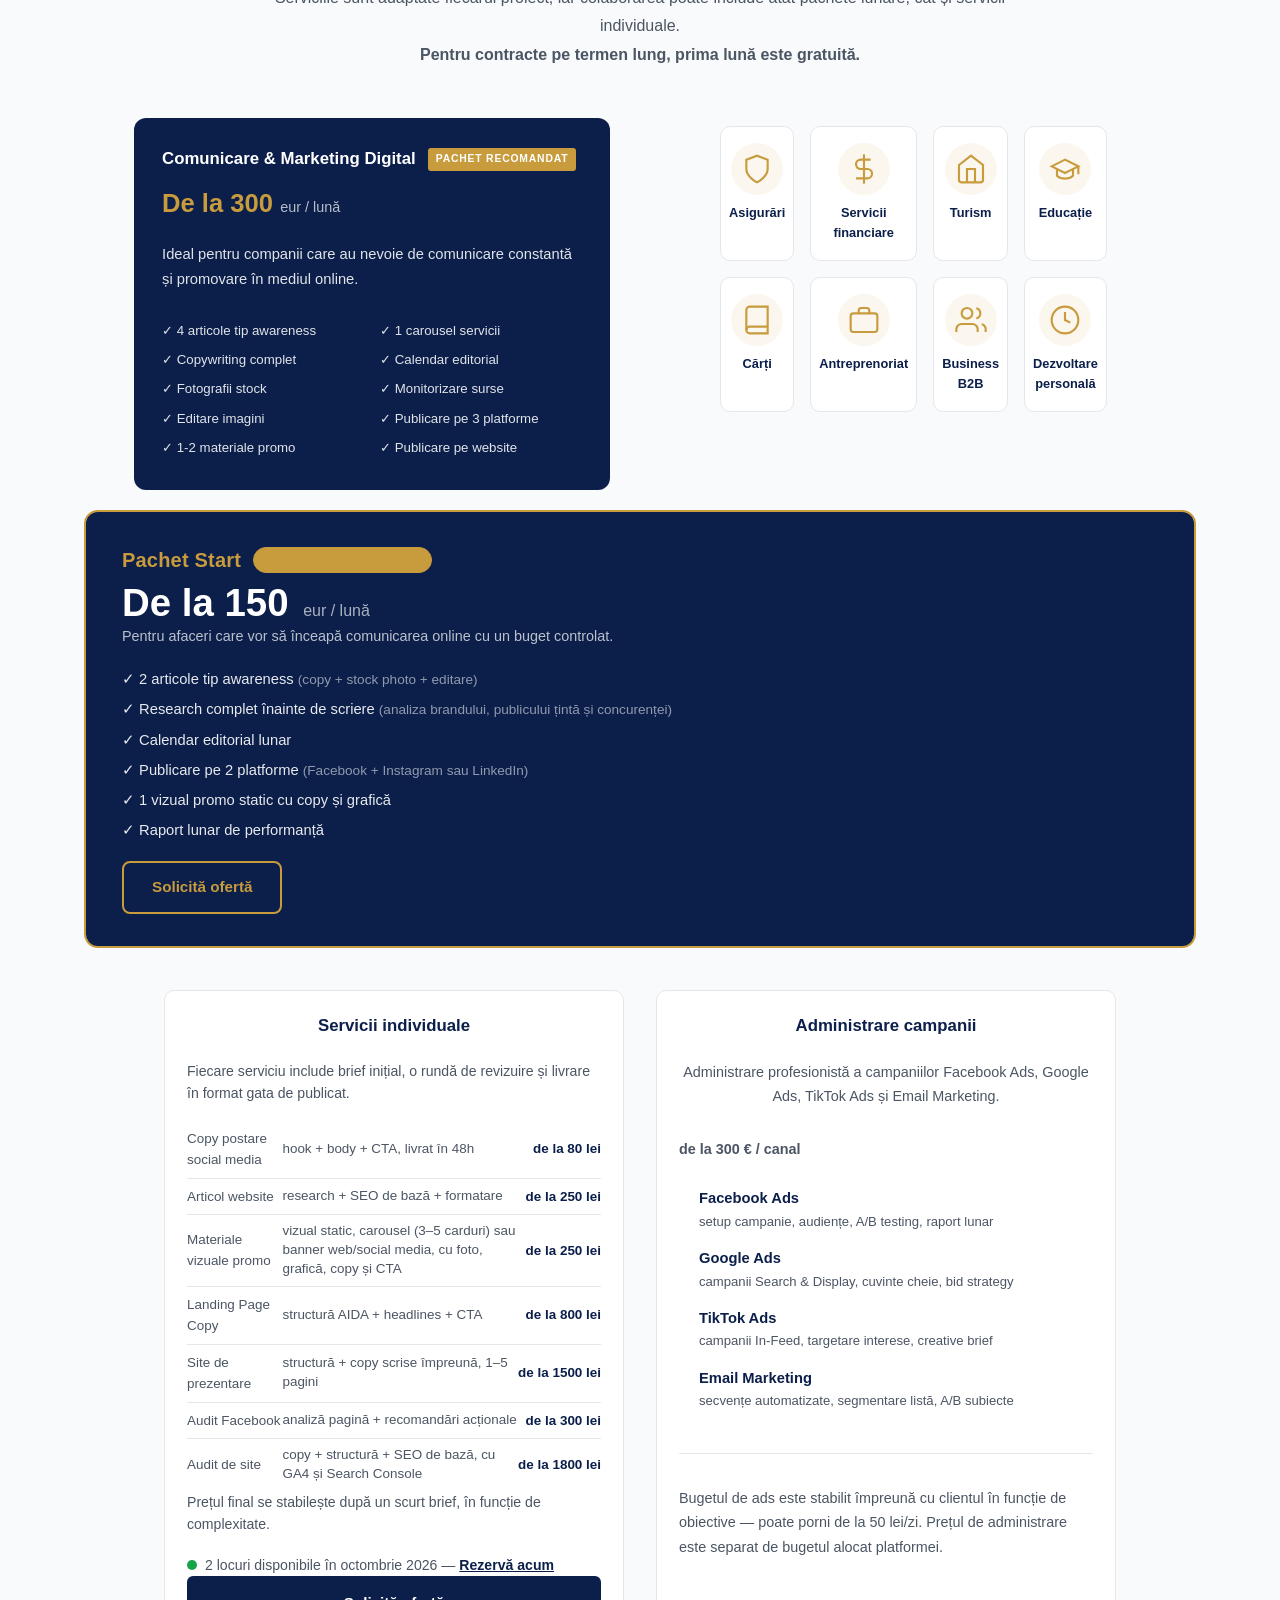
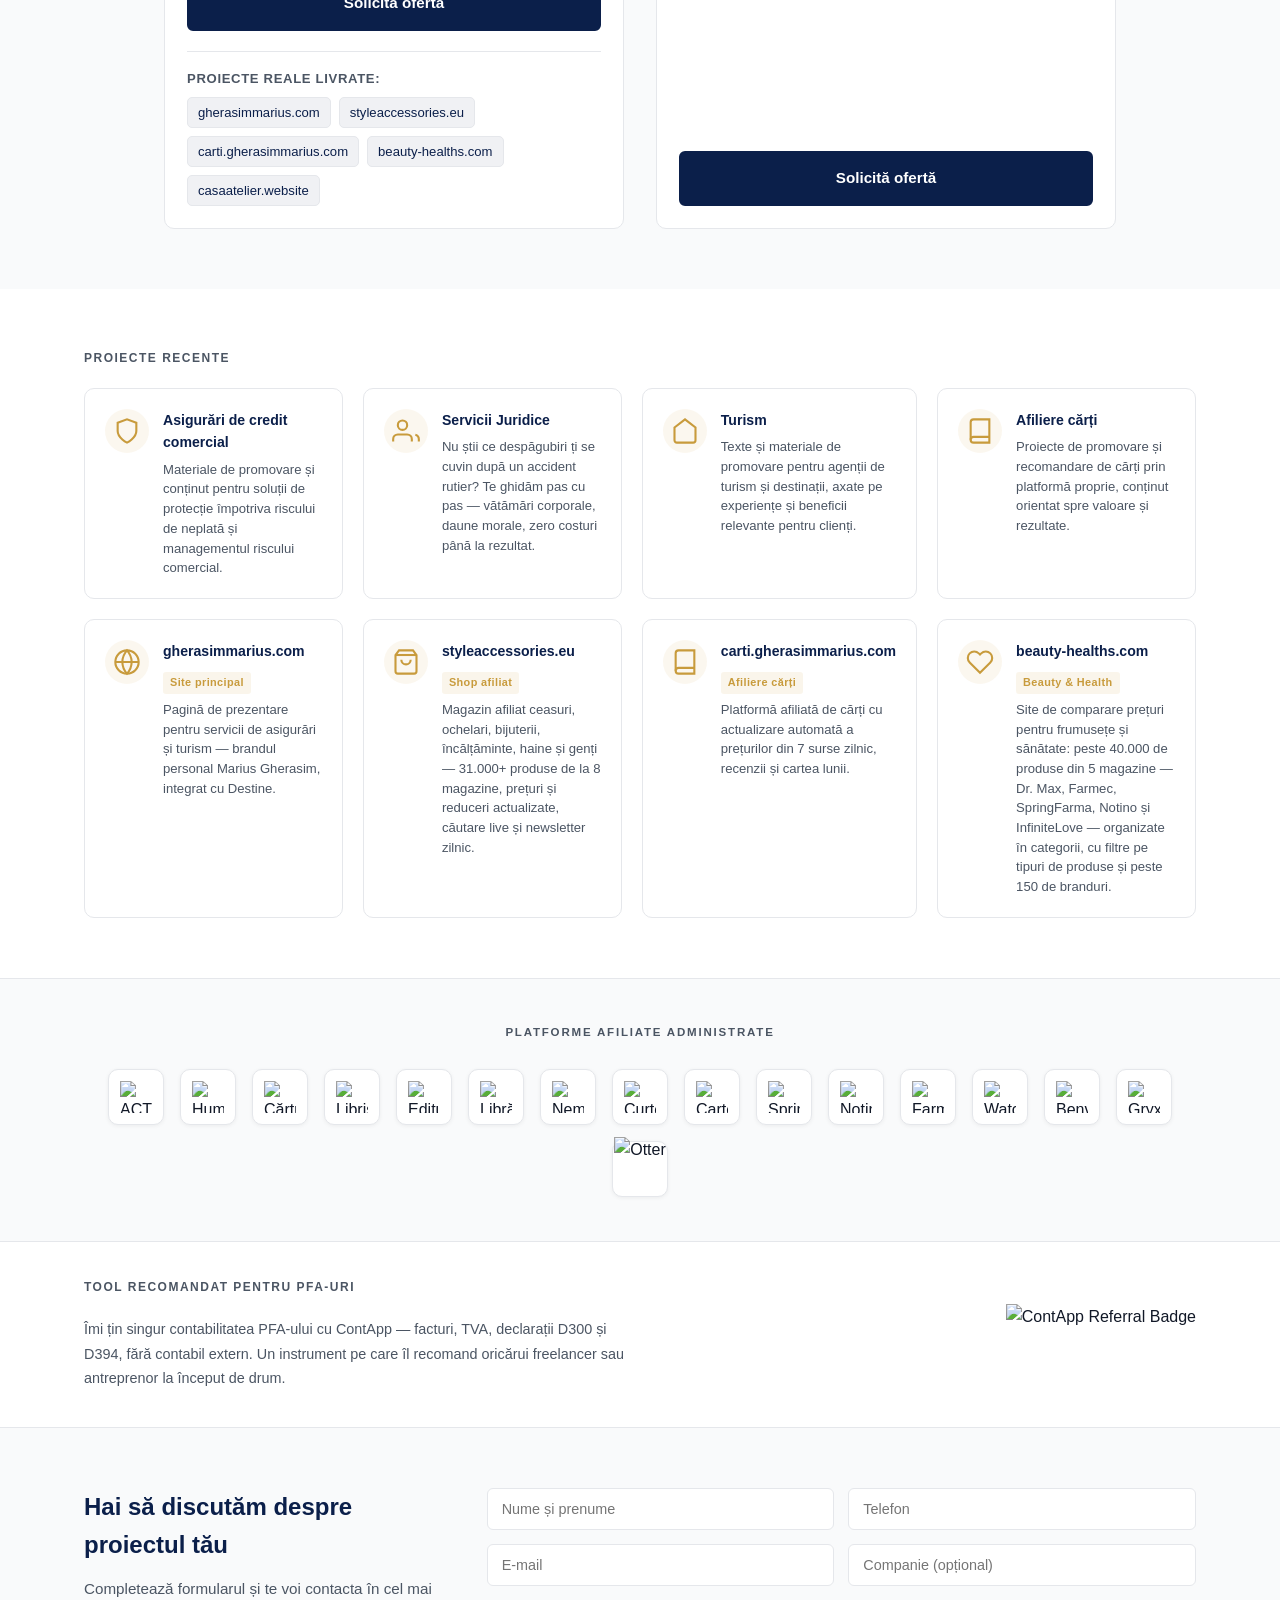
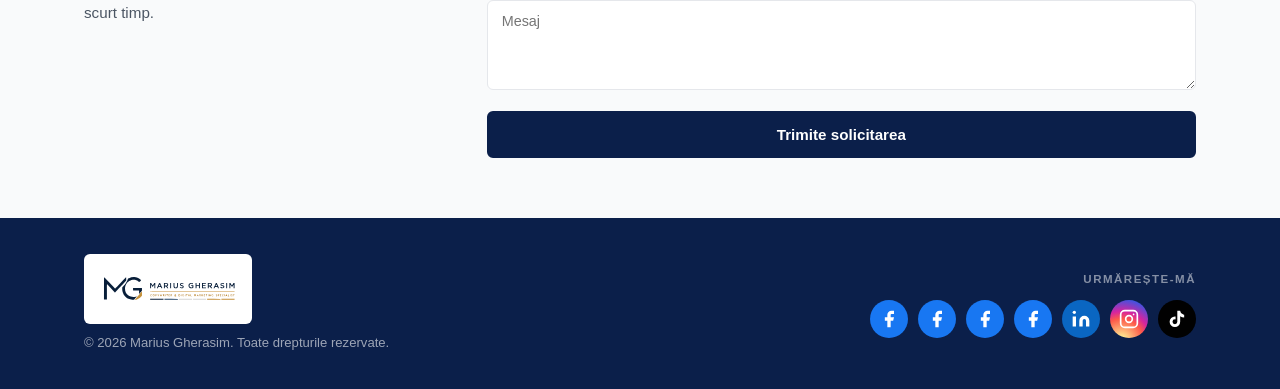
==== commit c1ce06b7: "Add files via upload" ====
--- a/index.html
+++ b/index.html
@@ -322,6 +322,10 @@
         Serviciile sunt adaptate fiecărui proiect, iar colaborarea poate include atât pachete lunare, cât și servicii individuale.
       </p>
 
+      <p>
+        <strong>Pentru contracte pe termen lung, prima lună este gratuită.</strong>
+      </p>
+
     </div>
 
     <!-- PACHET + DOMENII -->
@@ -478,7 +482,7 @@
           <strong>Pachet Start</strong>
           <span class="badge badge-outline">IDEAL PENTRU ÎNCEPUT</span>
         </div>
-        <p class="pachet-price pachet-price-dark">150 <span>eur / lună</span></p>
+        <p class="pachet-price pachet-price-dark">De la 150 <span>eur / lună</span></p>
         <p class="pachet-subtitle-dark">Pentru afaceri care vor să înceapă comunicarea online cu un buget controlat.</p>
         <div class="pachet-start-body">
           <ul class="pachet-start-list">
@@ -507,22 +511,17 @@
           <tr>
             <td>Copy postare social media</td>
             <td class="price-detail">hook + body + CTA, livrat în 48h</td>
-            <td>80–100 lei</td>
+            <td>de la 80 lei</td>
           </tr>
           <tr>
             <td>Articol website</td>
             <td class="price-detail">research + SEO de bază + formatare</td>
-            <td>250–400 lei</td>
+            <td>de la 250 lei</td>
           </tr>
           <tr>
-            <td>Vizual promo static</td>
-            <td class="price-detail">foto stock + layout grafic + CTA</td>
-            <td>300 lei</td>
-          </tr>
-          <tr>
-            <td>Carousel promo</td>
-            <td class="price-detail">3–5 carduri, foto + grafică + copy</td>
-            <td>450–500 lei</td>
+            <td>Materiale vizuale promo</td>
+            <td class="price-detail">vizual static, carousel (3–5 carduri) sau banner web/social media, cu foto, grafică, copy și CTA</td>
+            <td>de la 250 lei</td>
           </tr>
           <tr>
             <td>Landing Page Copy</td>
@@ -530,16 +529,23 @@
             <td>de la 800 lei</td>
           </tr>
           <tr>
+            <td>Site de prezentare</td>
+            <td class="price-detail">structură + copy scrise împreună, 1–5 pagini</td>
+            <td>de la 1500 lei</td>
+          </tr>
+          <tr>
             <td>Audit Facebook</td>
             <td class="price-detail">analiză pagină + recomandări acționale</td>
-            <td>300–500 lei</td>
+            <td>de la 300 lei</td>
           </tr>
           <tr>
-            <td>Bannere digitale</td>
-            <td class="price-detail">formate web + social media</td>
-            <td>250–350 lei</td>
+            <td>Audit de site</td>
+            <td class="price-detail">copy + structură + SEO de bază, cu GA4 și Search Console</td>
+            <td>de la 1800 lei</td>
           </tr>
         </table>
+
+        <p class="individual-subtitle">Prețul final se stabilește după un scurt brief, în funcție de complexitate.</p>
 
         <!-- DISPONIBILITATE MINI -->
         <div class="mini-status">
